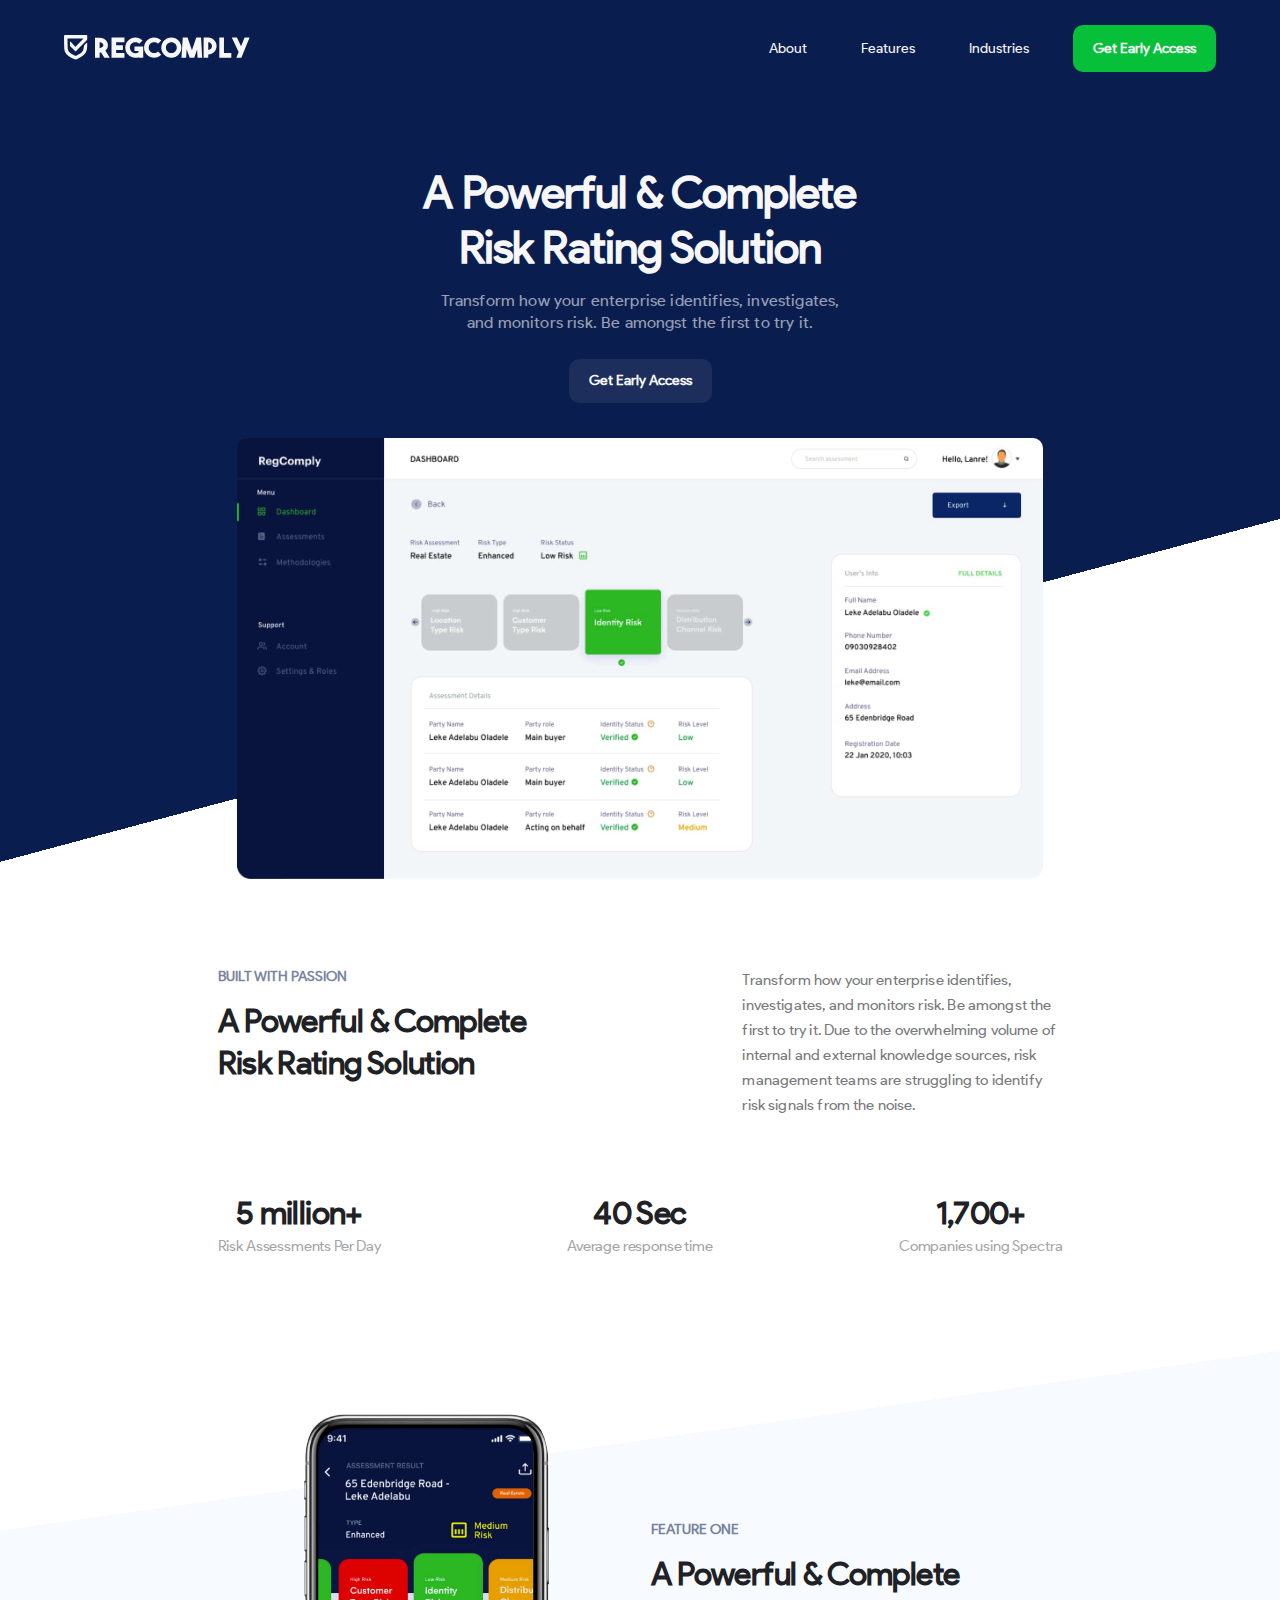
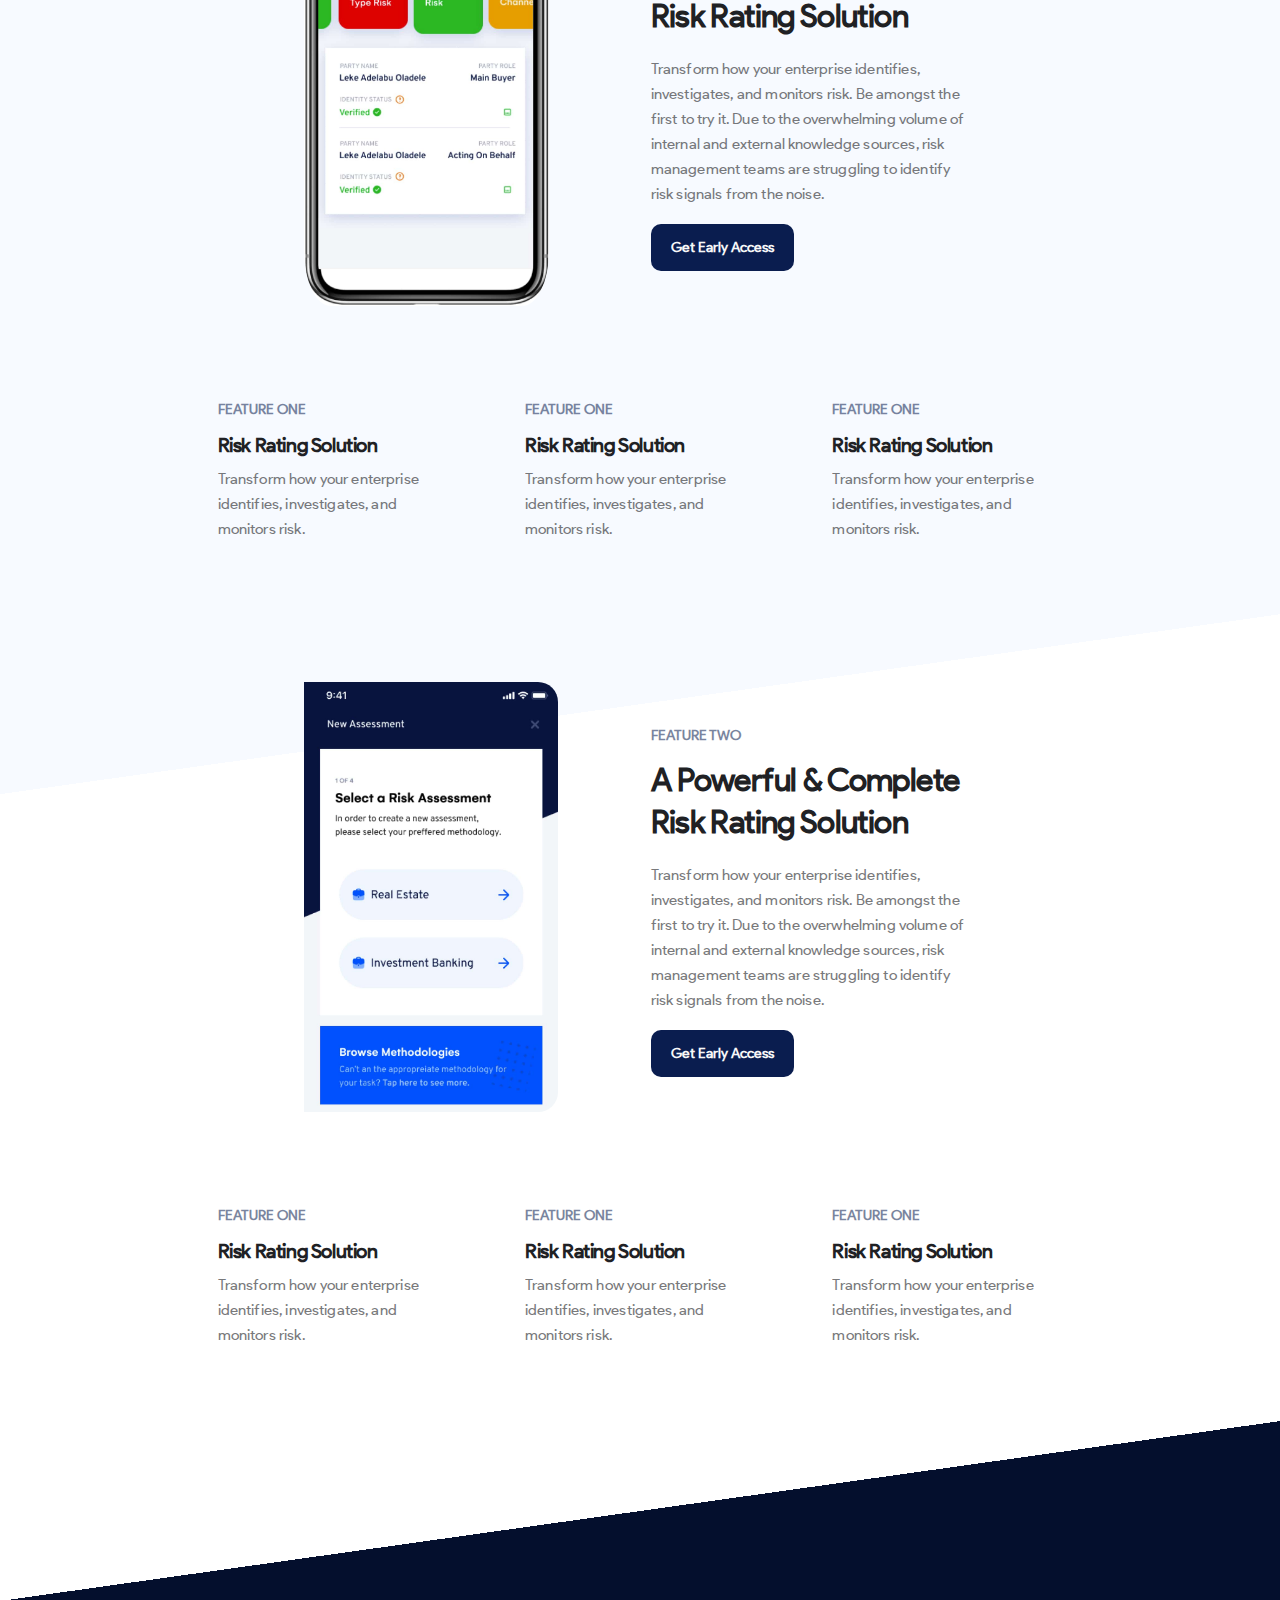
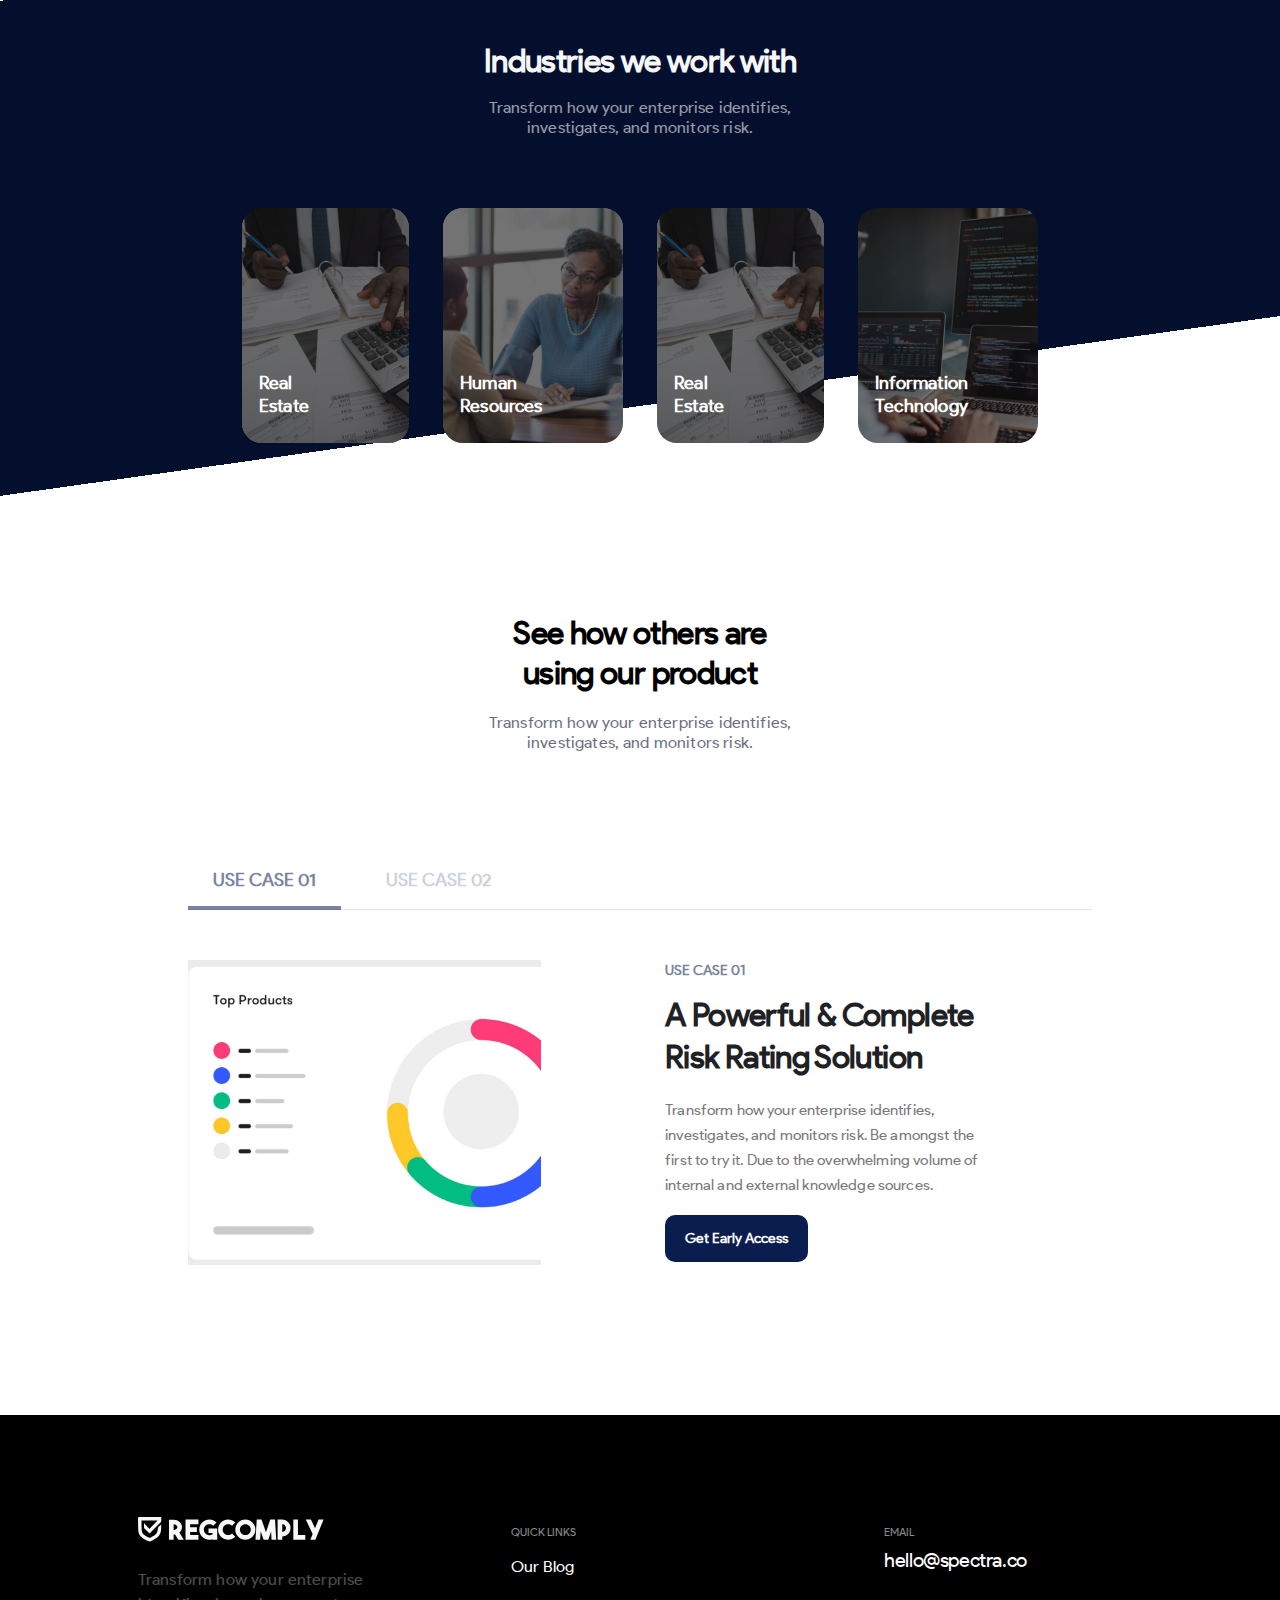
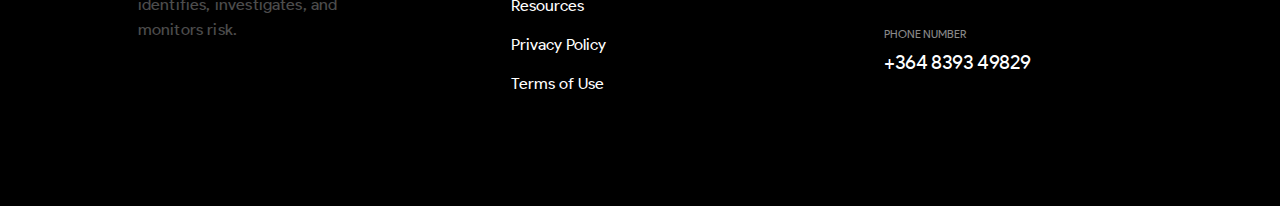
==== index.html @ bcedb09b "vanilla refactor" ====
<!DOCTYPE html>
<html lang="en">
<head>
    <meta charset="UTF-8">
    <meta http-equiv="X-UA-Compatible" content="IE=edge">
    <meta name="viewport" content="width=device-width, initial-scale=1.0">
    <link rel="shortcut icon" href="assets/images/favicon.ico" type="image/x-icon">
    <link rel="stylesheet" href="css/header.css">
    <link rel="stylesheet" href="css/index.css">
    <link rel="stylesheet" href="css/footer.css">
    <script src="script/index.js"></script>
    <title>RegComply</title>
</head>
<body>
    
    <!-- HEADER START -->

    <header>
        <img src="assets/icons/logo.svg" alt="logo" class="logo" />
        <nav>
            <a href="#" class="nav-item">About</a>
            <a href="#" class="nav-item">Features</a>
            <a href="#" class="nav-item">Industries</a>
            <a href="#" class="early-access">Get Early Access</a>
        </nav>
    </header>

    <!-- HEADER END -->



    <!-- BODY START -->

    <div class="container">
        <section class="section-1">
            <h1>A Powerful & Complete Risk Rating Solution</h1>
            <p>
                Transform how your enterprise identifies, investigates, and
                monitors risk. Be amongst the first to try it.
            </p>
            <a href="#" class="early-access">Get Early Access</a>
            <img src="assets/images/img1.jpg" />
        </section>
        <section class="section-2">
            <div class="row-1">
                <div class="row-section">
                    <h6>BUILT WITH PASSION</h6>
                    <h3>A Powerful & Complete Risk Rating Solution</h3>
                </div>
                <div class="row-section">
                    <p>
                        Transform how your enterprise identifies, investigates,
                        and monitors risk. Be amongst the first to try it. Due
                        to the overwhelming volume of internal and external
                        knowledge sources, risk management teams are struggling
                        to identify risk signals from the noise.
                    </p>
                </div>
            </div>
            <div class="row-2">
                <div class="row-section">
                    <div class="section-value">5 million+</div>
                    <div class="section-title">Risk Assessments Per Day</div>
                </div>
                <div class="row-section">
                    <div class="section-value">40 Sec</div>
                    <div class="section-title">Average response time</div>
                </div>
                <div class="row-section">
                    <div class="section-value">1,700+</div>
                    <div class="section-title">Companies using Spectra</div>
                </div>
            </div>
        </section>
        <section class="section-3">
            <div class="row-1">
                <img src="assets/images/img2.jpg" />
                <div class="row-section">
                    <h6>FEATURE ONE</h6>
                    <h3>
                        A Powerful & Complete Risk Rating Solution
                    </h3>
                    <p>
                        Transform how your enterprise identifies, investigates,
                        and monitors risk. Be amongst the first to try it. Due
                        to the overwhelming volume of internal and external
                        knowledge sources, risk management teams are struggling
                        to identify risk signals from the noise.
                    </p>
                    <a href="#" class="early-access"
                        >Get Early Access</a
                    >
                </div>
            </div>
            <div class="row-2">
                <div class="row-section">
                    <h6>FEATURE ONE</h6>
                    <h4>Risk Rating Solution</h4>
                    <p>
                        Transform how your enterprise identifies, investigates,
                        and monitors risk.
                    </p>
                </div>
                <div class="row-section">
                    <h6>FEATURE ONE</h6>
                    <h4>Risk Rating Solution</h4>
                    <p>
                        Transform how your enterprise identifies, investigates,
                        and monitors risk.
                    </p>
                </div>
                <div class="row-section">
                    <h6>FEATURE ONE</h6>
                    <h4>Risk Rating Solution</h4>
                    <p>
                        Transform how your enterprise identifies, investigates,
                        and monitors risk.
                    </p>
                </div>
            </div>
        </section>
        <section class="section-3  section-4">
            <div class="row-1">
                <img src="assets/images/img3.jpg" />
                <div class="row-section">
                    <h6>FEATURE TWO</h6>
                    <h3>
                        A Powerful & Complete Risk Rating Solution
                    </h3>
                    <p>
                        Transform how your enterprise identifies, investigates,
                        and monitors risk. Be amongst the first to try it. Due
                        to the overwhelming volume of internal and external
                        knowledge sources, risk management teams are struggling
                        to identify risk signals from the noise.
                    </p>
                    <a href="#" class="early-access"
                        >Get Early Access</a
                    >
                </div>
            </div>
            <div class="row-2">
                <div class="row-section">
                    <h6>FEATURE ONE</h6>
                    <h4>Risk Rating Solution</h4>
                    <p>
                        Transform how your enterprise identifies, investigates,
                        and monitors risk.
                    </p>
                </div>
                <div class="row-section">
                    <h6>FEATURE ONE</h6>
                    <h4>Risk Rating Solution</h4>
                    <p>
                        Transform how your enterprise identifies, investigates,
                        and monitors risk.
                    </p>
                </div>
                <div class="row-section">
                    <h6>FEATURE ONE</h6>
                    <h4>Risk Rating Solution</h4>
                    <p>
                        Transform how your enterprise identifies, investigates,
                        and monitors risk.
                    </p>
                </div>
            </div>
        </section>
        <section class="section-5">
            <h2>Industries we work with</h2>
            <p>
                Transform how your enterprise identifies, investigates, and
                monitors risk.
            </p>
            <div class="industries-row">
                <div class="industry real-estate">
                    <p>Real Estate</p>
                </div>
                <div class="industry human-resources">
                    <p>Human Resources</p>
                </div>
                <div class="industry real-estate">
                    <p>Real Estate</p>
                </div>
                <div class="industry information-technology">
                    <p>Information Technology</p>
                </div>
            </div>
        </section>
        <section class="section-6">
            <h2>See how others are using our product</h2>
            <p>
                Transform how your enterprise identifies, investigates, and
                monitors risk.
            </p>
            <div class="title-bar">
                <div
                    class="title-item title-active"
                    onclick="moveBackward()"
                >
                    USE CASE 01
                </div>
                <div
                    class="title-item"
                    onclick="moveForward()"
                >
                    USE CASE 02
                </div>
            </div>
            <carousel
                class="carousel"
            >
                <slide class="slide" id="slide-1">
                    <div class="use-case">
                        <img src="assets/images/img4.jpg" />
                        <div class="use-case-section">
                            <h6>USE CASE 01</h6>
                            <h3>
                                A Powerful & Complete Risk Rating Solution
                            </h3>
                            <p>
                                Transform how your enterprise identifies,
                                investigates, and monitors risk. Be amongst the
                                first to try it. Due to the overwhelming volume
                                of internal and external knowledge sources.
                            </p>
                            <a href="#" class="early-access"
                                >Get Early Access</a
                            >
                        </div>
                    </div>
                </slide>
                <slide class="slide">
                    <div class="use-case">
                        <img src="assets/images/img4.jpg" />
                        <div class="use-case-section">
                            <h6>USE CASE 02</h6>
                            <h3>
                                A Powerful & Complete Risk Rating Solution
                            </h3>
                            <p>
                                Transform how your enterprise identifies,
                                investigates, and monitors risk. Be amongst the
                                first to try it. Due to the overwhelming volume
                                of internal and external knowledge sources.
                            </p>
                            <a href="#" class="early-access"
                                >Get Early Access</a
                            >
                        </div>
                    </div>
                </slide>
            </carousel>
        </section>
    </div>

    <!-- BODY END -->

    
    <!-- FOOTER START -->

    <footer>
        <div class="footer-col">
            <img src="assets/icons/logo.svg" alt="logo" class="logo" />
            <p class="sub-text">
                Transform how your enterprise identifies, investigates, and
                monitors risk.
            </p>
        </div>
        <div class="footer-col">
            <p class="sub-title">
                QUICK LINKS
            </p>
            <nav>
                <a href="#" class="nav-item">Our Blog</a>
                <a href="#" class="nav-item">Resources</a>
                <a href="#" class="nav-item">Privacy Policy</a>
                <a href="#" class="nav-item">Terms of Use</a>
            </nav>
        </div>
        <div class="footer-col">
            <p class="sub-title">
                EMAIL
            </p>
            <a href="mailto:hello@spectra.co" class="contact mail"
                >hello@spectra.co</a
            >
            <p class="sub-title">
                PHONE NUMBER
            </p>
            <a href="tel:+364 8393 49829" class="contact">+364 8393 49829</a>
        </div>
    </footer>

    <!-- FOOTER END -->


</body>
</html>
---- css/header.css ----
header {
    width: 100%;
    padding: 20px 5%;
    padding-top: 35px;
    background: #0a1d4f;
    display: flex;
    justify-content: space-between;
    align-items: center;
}

header img.logo {
    height: 25px;
}

header a.nav-item {
    font-size: 14px;
    line-height: 14px;
    color: #f7f7f8;
    text-decoration: none;
    margin: 0 25px;
}

header a.early-access {
    background: #06c03a;
    border-radius: 10px;
    font-size: 14px;
    font-weight: bold;
    line-height: 14px;
    color: #f7f7f8;
    text-decoration: none;
    padding: 15px 20px;
    margin-left: 15px;
}
---- css/index.css ----
@font-face {
    font-family: "ProductSans";
    src: url("../assets/fonts/ProductSans.ttf");
}

input:-webkit-autofill, input:-webkit-autofill:hover, input:-webkit-autofill:focus, input:-webkit-autofill:active {
    -webkit-box-shadow: 0 0 0 30px white inset !important;
}

/* Chrome, Safari, Edge, Opera */

input::-webkit-outer-spin-button, input::-webkit-inner-spin-button {
    -webkit-appearance: none;
    margin: 0;
}

/* Firefox */

input[type="number"] {
    -moz-appearance: textfield;
}

*, *::before, *::after {
    font-family: ProductSans, Arial, Helvetica, sans-serif;
    -webkit-box-sizing: border-box;
    -moz-box-sizing: border-box;
    box-sizing: border-box;
    margin: 0;
    padding: 0;
    outline: none !important;
    -ms-overflow-style: none;
    scrollbar-width: none;
}

*::-webkit-scrollbar {
    display: none;
}

div.container {
    width: 100%;
}

section.section-1 {
    width: 100%;
    background: rgb(10, 29, 79);
    background: linear-gradient( 165deg, rgba(10, 29, 79, 1) 67%, rgba(255, 255, 255, 1) 67%);
    padding: 0 5%;
    padding-top: 85px;
    display: flex;
    flex-direction: column;
    align-items: center;
    padding-bottom: 25px;
}

section.section-1 h1 {
    font-size: 45px;
    line-height: 55px;
    text-align: center;
    letter-spacing: -0.02em;
    color: #f7f7f8;
    max-width: 500px;
}

section.section-1 p {
    font-size: 16px;
    line-height: 22px;
    text-align: center;
    letter-spacing: 0.01em;
    color: #f7f7f8;
    opacity: 0.6;
    max-width: 400px;
    margin-top: 15px;
}

section.section-1 a.early-access {
    background: #1d2e5d;
    border-radius: 10px;
    font-size: 14px;
    font-weight: bold;
    line-height: 14px;
    color: #f7f7f8;
    text-decoration: none;
    padding: 15px 20px;
    margin: 25px 0;
}

section.section-1 img {
    margin-top: 10px;
    width: 70%;
    border-radius: 10px;
}

section.section-2 {
    width: 100%;
    background: #fff;
    padding: 5vw 17%;
    display: flex;
    flex-direction: column;
}

section.section-2 div.row-1 {
    width: 100%;
    display: flex;
    align-items: stretch;
    justify-content: space-between;
}

section.section-2 div.row-1 div.row-section {
    width: 320px;
}

section.section-2 div.row-1 div.row-section h3 {
    font-size: 32px;
    line-height: 42px;
    letter-spacing: -0.02em;
    color: #202124;
}

section.section-2 div.row-1 div.row-section h6 {
    font-weight: bold;
    font-size: 14px;
    color: #0a1d4f;
    opacity: 0.54;
    margin-bottom: 15px;
}

section.section-2 div.row-1 div.row-section p {
    font-size: 15px;
    line-height: 25px;
    letter-spacing: 0.01em;
    color: #202124;
    opacity: 0.6;
}

section.section-2 div.row-2 {
    margin-top: 75px;
    width: 100%;
    display: flex;
    align-items: flex-start;
    justify-content: space-between;
}

section.section-2 div.row-2 div.row-section {
    display: flex;
    flex-direction: column;
    align-items: center;
}

section.section-2 div.row-2 div.row-section div.section-value {
    font-weight: 900;
    font-size: 32px;
    text-align: center;
    letter-spacing: -0.02em;
    color: #202124;
    margin-bottom: 5px;
}

section.section-2 div.row-2 div.row-section div.section-title {
    font-size: 15px;
    letter-spacing: -0.01em;
    color: #202124;
    opacity: 0.4;
}

section.section-3 {
    width: 100%;
    background: rgb(255, 255, 255);
    background: linear-gradient( 172deg, rgba(255, 255, 255, 1) 20%, rgba(247, 250, 255, 1) 20%);
    padding: 0 17%;
    padding-top: 95px;
    display: flex;
    flex-direction: column;
    align-items: center;
    padding-bottom: 25px;
}

section.section-4 {
    width: 100%;
    background: rgba(247, 50, 255, 1);
    background: linear-gradient( 172deg, rgba(247, 250, 255, 1) 20%, rgba(255, 255, 255, 1) 20%);
    padding: 0 17%;
    padding-top: 85px;
    display: flex;
    flex-direction: column;
    align-items: center;
    padding-bottom: 25px;
}

section.section-3 div.row-section h6 {
    font-weight: bold;
    font-size: 14px;
    color: #0a1d4f;
    opacity: 0.54;
    margin-bottom: 15px;
}

section.section-3 div.row-1 {
    width: 100%;
    display: flex;
    align-items: flex-end;
    justify-content: center;
}

section.section-3 div.row-1 img {
    width: 29%;
    margin-right: 6%;
    border-radius: 11%;
}

section.section-4 div.row-1 img {
    width: 30%;
    margin-right: 5%;
    border-radius: 0px 20px 20px 0px;
}

section.section-3 div.row-1 div.row-section {
    width: 325px;
    padding-bottom: 50px;
    margin-left: 6%;
}

section.section-3 div.row-1 div.row-section h3 {
    font-size: 32px;
    line-height: 42px;
    letter-spacing: -0.02em;
    color: #202124;
    margin-bottom: 20px;
}

section.section-3 div.row-1 div.row-section p {
    font-size: 15px;
    line-height: 25px;
    letter-spacing: 0.01em;
    color: #202124;
    opacity: 0.6;
    margin-bottom: 30px;
}

section.section-3 div.row-1 div.row-section a.early-access {
    background: #0a1d4f;
    border-radius: 10px;
    font-size: 14px;
    font-weight: bold;
    line-height: 14px;
    color: #f7f7f8;
    text-decoration: none;
    padding: 15px 20px;
}

section.section-3 div.row-2 {
    margin-top: 95px;
    width: 100%;
    display: flex;
    align-items: flex-start;
    justify-content: space-between;
}

section.section-3 div.row-2 div.row-section {
    width: 230px;
    display: flex;
    flex-direction: column;
    align-items: flex-start;
}

section.section-3 div.row-2 div.row-section h4 {
    font-size: 20px;
    letter-spacing: -0.02em;
    color: #202124;
    margin-bottom: 10px;
}

section.section-3 div.row-2 div.row-section p {
    font-size: 15px;
    line-height: 25px;
    letter-spacing: 0.01em;
    color: #202124;
    opacity: 0.6;
    margin-bottom: 30px;
}

section.section-5 {
    width: 100%;
    background: rgba(255, 255, 255, 1);
    background: linear-gradient( 172deg, rgba(255, 255, 255, 1) 20%, #040f2d 20%, #040f2d 70%, rgba(255, 255, 255, 1) 70%);
    padding: 0 17%;
    padding-top: 235px;
    display: flex;
    flex-direction: column;
    align-items: center;
    padding-bottom: 170px;
}

section.section-5 h2 {
    font-size: 32px;
    line-height: 45px;
    text-align: center;
    letter-spacing: -0.02em;
    color: #f7f7f8;
    margin-bottom: 15px;
}

section.section-5 p {
    font-size: 16px;
    line-height: 20px;
    text-align: center;
    letter-spacing: 0.01em;
    color: #f7f7f8;
    opacity: 0.6;
    max-width: 380px;
    margin-bottom: 70px;
}

section.section-5 div.industries-row {
    width: 100%;
    display: flex;
    padding: 0 10px;
    justify-content: center;
    align-items: center;
}

section.section-5 div.industries-row div.industry {
    width: 180px;
    max-width: 180px;
    height: 235px;
    margin: 0 17px;
    border-radius: 20px;
    background-repeat: no-repeat;
    background-size: 100% 100%;
    cursor: pointer;
}

section.section-5 div.industries-row div.industry p {
    width: 100%;
    height: 100%;
    background: rgba(23, 22, 22, 0.6);
    border-radius: 20px;
    display: flex;
    align-items: flex-end;
    padding: 25px 17px;
    padding-right: 100px;
    font-weight: bold;
    font-size: 18px;
    line-height: 23px;
    color: #ffffff;
    text-align: left;
    opacity: 1;
}

section.section-5 div.industries-row div.real-estate {
    background-image: url("../assets/images/industry1.jpg");
}

section.section-5 div.industries-row div.human-resources {
    background-image: url("../assets/images/industry2.jpg");
}

section.section-5 div.industries-row div.information-technology {
    background-image: url("../assets/images/industry3.jpg");
}

section.section-6 {
    width: 80%;
    margin: 0 auto;
    background: rgba(255, 255, 255, 1);
    padding: 0 10px;
    display: flex;
    flex-direction: column;
    align-items: center;
    padding-bottom: 150px;
}

section.section-6 h2 {
    font-size: 32px;
    line-height: 40px;
    text-align: center;
    letter-spacing: -0.02em;
    color: #000;
    margin-bottom: 20px;
    max-width: 320px;
}

section.section-6 p {
    font-size: 16px;
    line-height: 20px;
    text-align: center;
    letter-spacing: 0.01em;
    color: #040f2d;
    opacity: 0.6;
    max-width: 380px;
}

section.section-6 div.title-bar {
    margin-top: 100px;
    margin-bottom: 50px;
    width: 90%;
    border-bottom: 1px solid #e5e5e5;
    display: flex;
    align-items: center;
}

section.section-6 div.title-bar div.title-item {
    font-weight: bold;
    padding: 17px 25px;
    margin-right: 20px;
    font-size: 18px;
    line-height: 18px;
    color: #0a1d4f;
    cursor: pointer;
    border-bottom: 4px solid transparent;
    opacity: 0.2;
    position: relative;
    top: 1px;
}

section.section-6 div.title-bar div.title-active {
    border-color: #0a1d4f;
    opacity: 0.54;
}

section.section-6 .carousel .slide {
    padding-left: 5%;
}

section.section-6 .carousel, section.section-6 .carousel .slide {
    min-width: 100%;
    display: flex;
    align-items: center;
    justify-content: flex-start;
    position: relative;
    overflow: hidden;
}

section.section-6 div.use-case {
    min-width: 90%;
    display: flex;
    align-items: center;
    justify-content: flex-start;
}

section.section-6 div.use-case img {
    width: 37%;
    margin-right: 13%;
}

section.section-6 div.use-case div.use-case-section {
    width: 330px;
    padding-bottom: 15px;
}

section.section-6 div.use-case div.use-case-section h3 {
    font-size: 32px;
    line-height: 42px;
    letter-spacing: -0.02em;
    color: #202124;
    margin-bottom: 20px;
}

section.section-6 div.use-case div.use-case-section h6 {
    font-weight: bold;
    font-size: 14px;
    color: #0a1d4f;
    opacity: 0.54;
    margin-bottom: 15px;
}

section.section-6 div.use-case div.use-case-section p {
    font-size: 15px;
    line-height: 25px;
    letter-spacing: 0.01em;
    color: #202124;
    opacity: 0.6;
    margin-bottom: 30px;
    text-align: left;
}

section.section-6 div.use-case div.use-case-section a.early-access {
    background: #0a1d4f;
    border-radius: 10px;
    font-size: 14px;
    font-weight: bold;
    line-height: 14px;
    color: #f7f7f8;
    text-decoration: none;
    padding: 15px 20px;
}

@keyframes move-forward {
    0% {
        margin-left: 0%;
    }
    100% {
        margin-left: -100%;
    }
}

@keyframes move-backward {
    0% {
        margin-left: -100%;
    }
    100% {
        margin-left: 0%;
    }
}
---- css/footer.css ----
footer {
    width: 100%;
    background: #000;
    padding: 8vw 5%;
    display: flex;
    align-items: flex-start;
    justify-content: center;
}

footer div.footer-col {
    display: flex;
    flex-direction: column;
    align-items: flex-start;
    width: 258px;
    margin: 0 5%;
}

footer div.footer-col img.logo {
    height: 25px;
}

footer div.footer-col p.sub-text {
    margin-top: 25px;
    font-size: 16px;
    line-height: 25px;
    letter-spacing: 0.01em;
    color: #ffffff;
    opacity: 0.3;
}

footer div.footer-col p.sub-title {
    font-size: 11px;
    line-height: 30px;
    color: #ffffff;
    opacity: 0.54;
}

footer div.footer-col nav {
    display: flex;
    flex-direction: column;
    align-items: flex-start;
}

footer div.footer-col nav a.nav-item {
    font-size: 16px;
    margin: 10px 0;
    width: 100%;
    color: #ffffff;
    text-decoration: none;
}

footer div.footer-col a.contact {
    font-size: 20px;
    line-height: 27px;
    letter-spacing: -0.02em;
    color: #ffffff;
    text-decoration: none;
}

footer div.footer-col a.mail {
    margin-bottom: 45px;
}
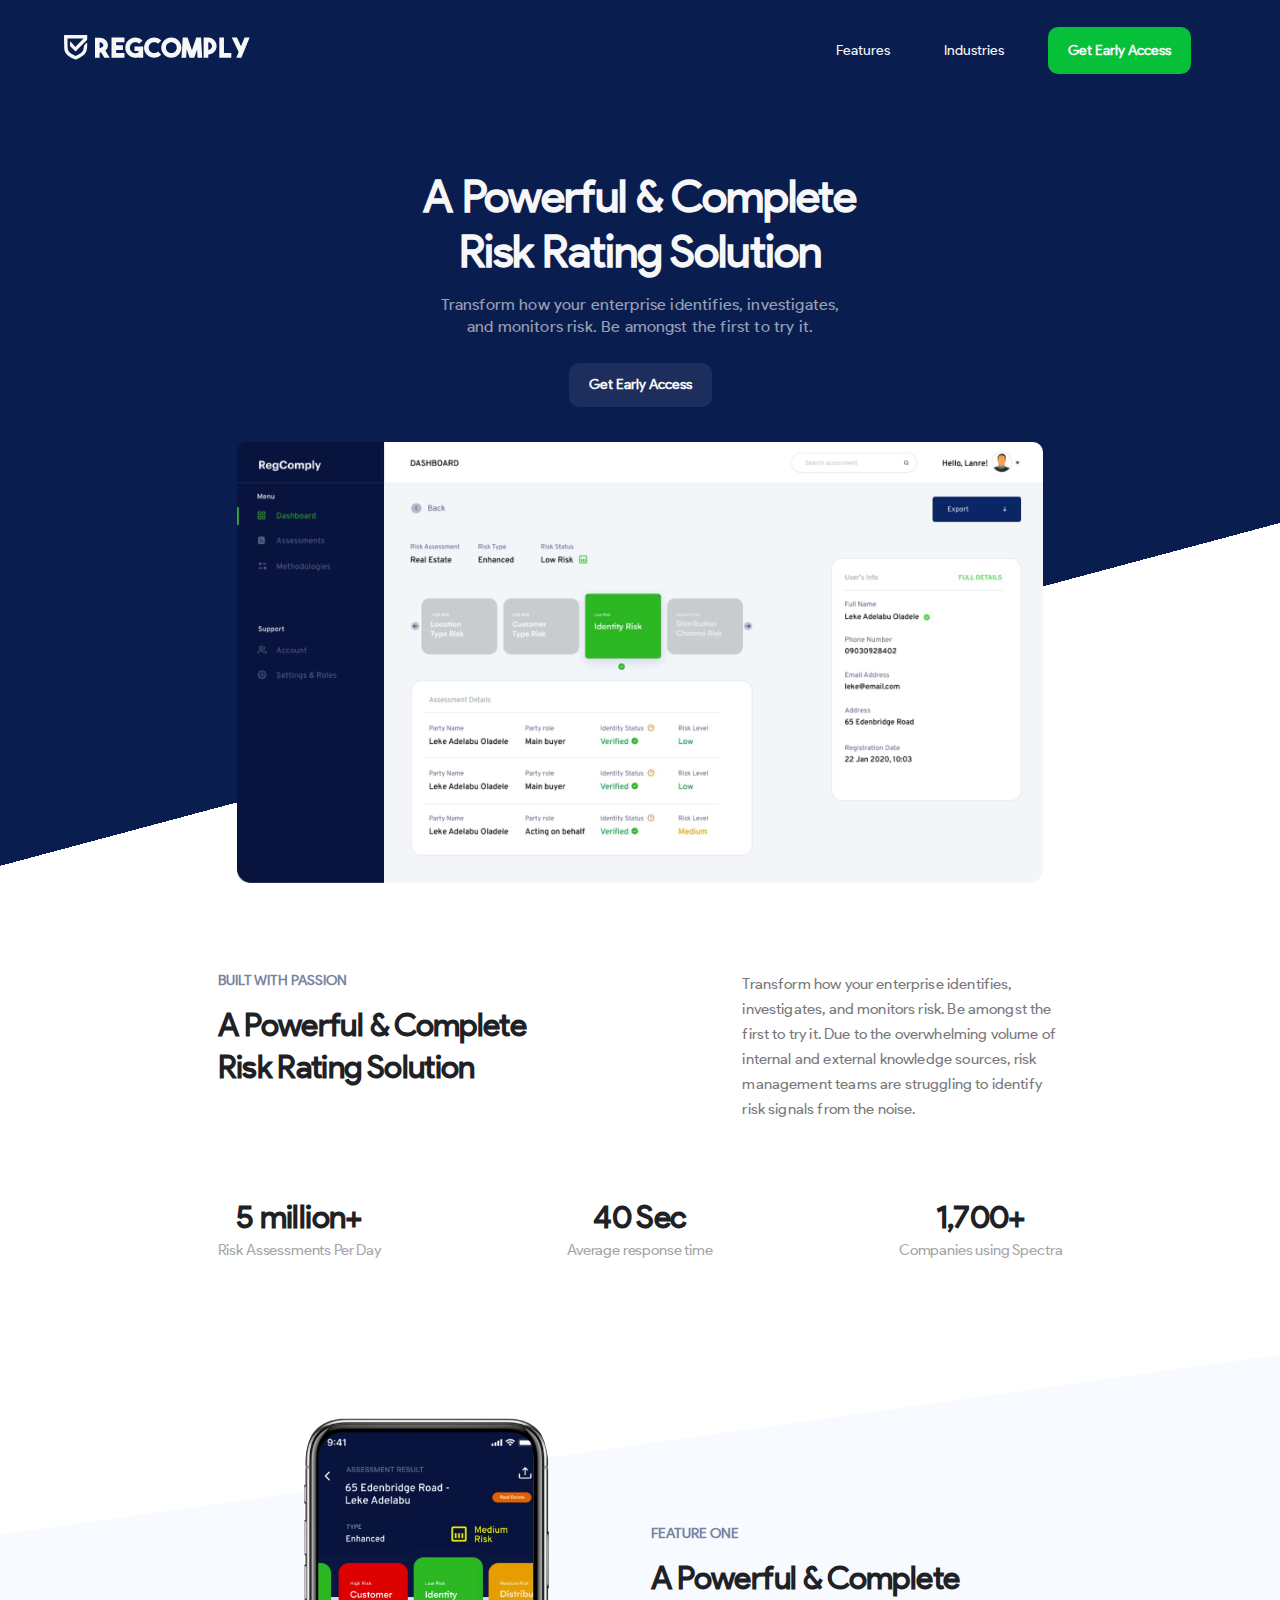
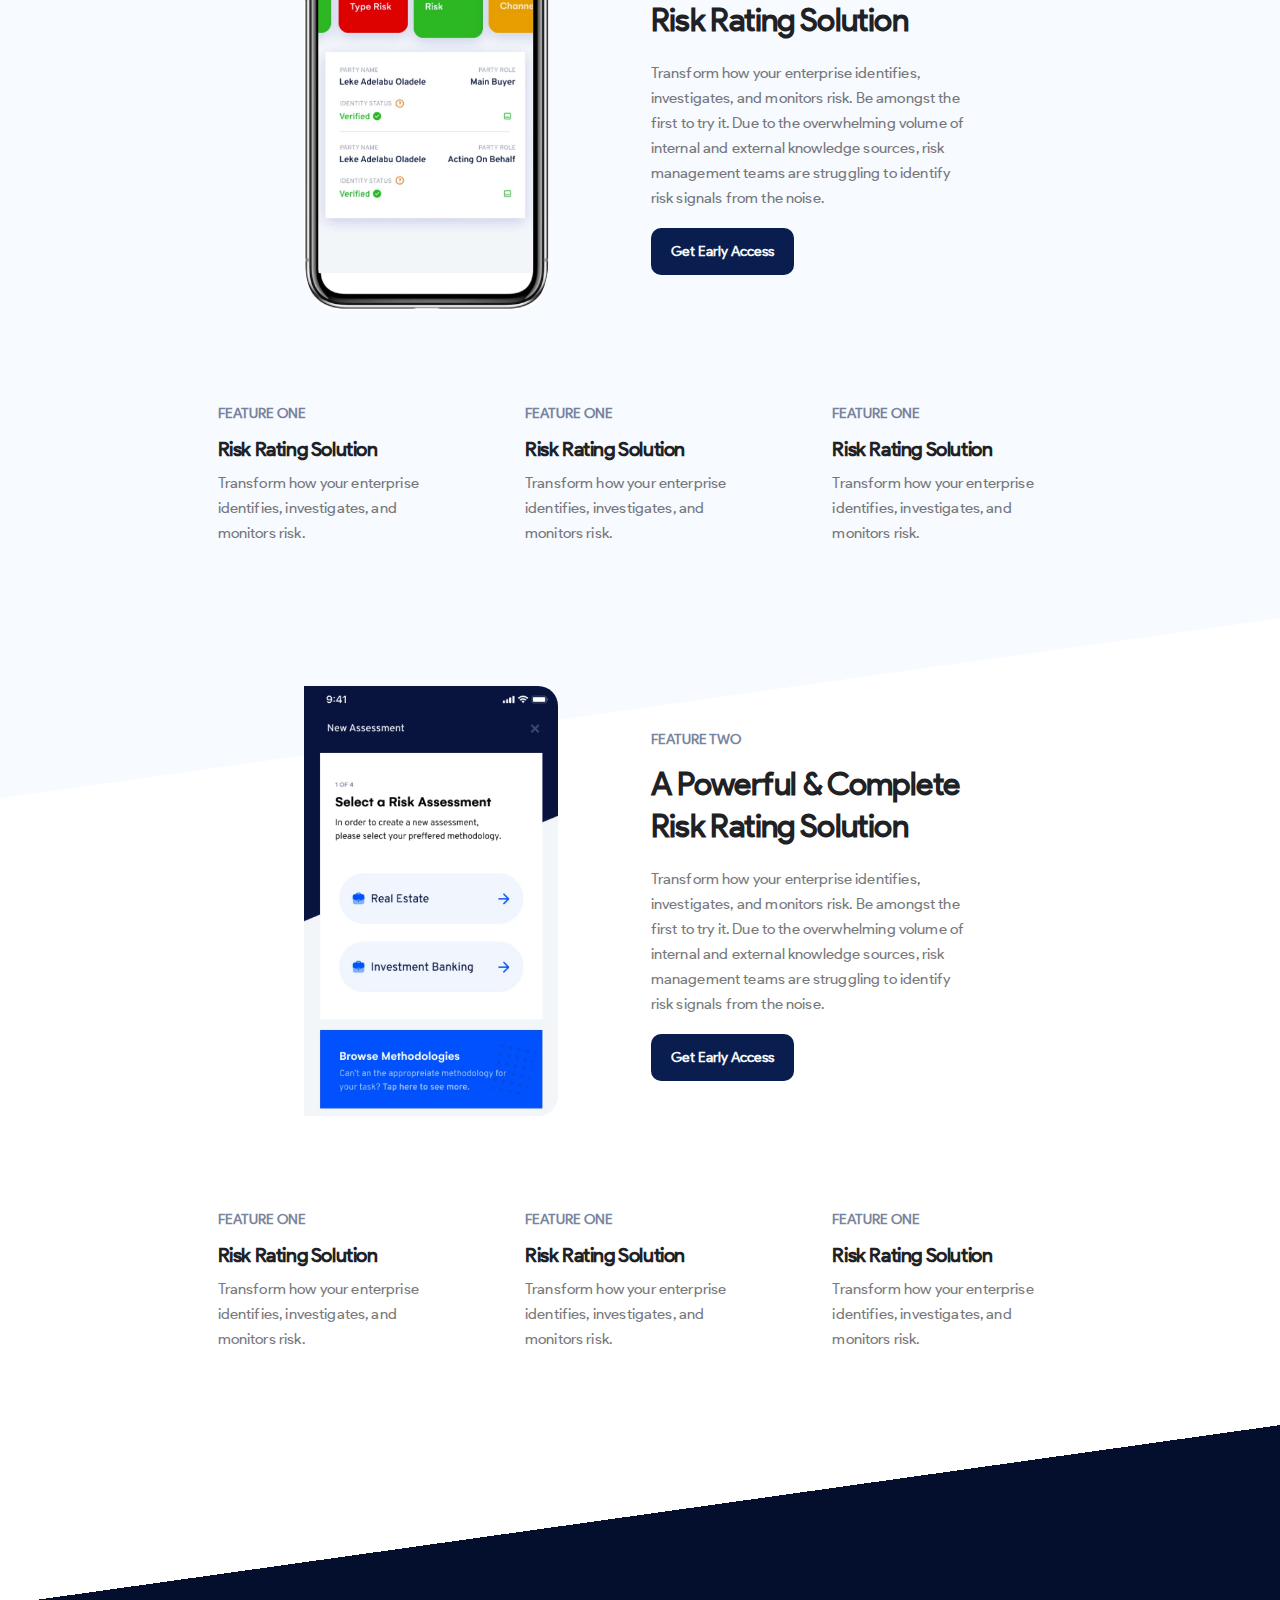
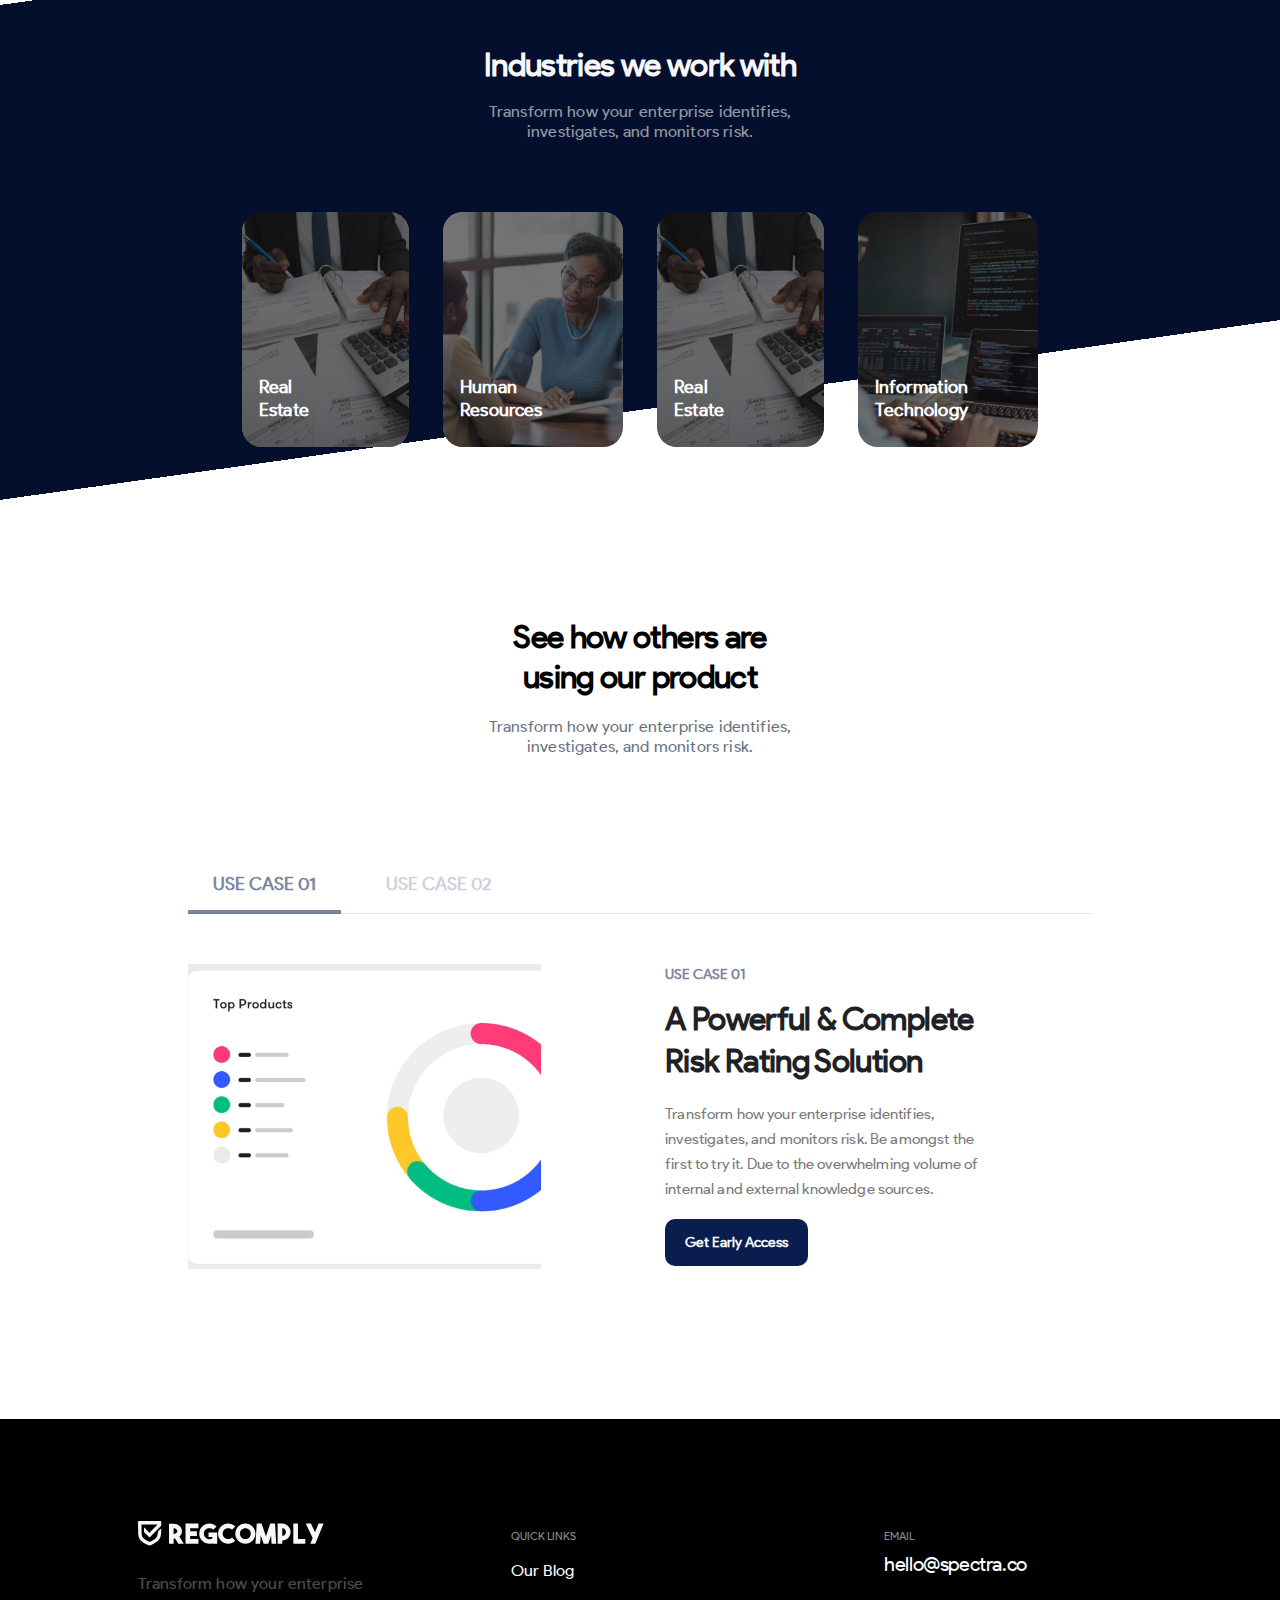
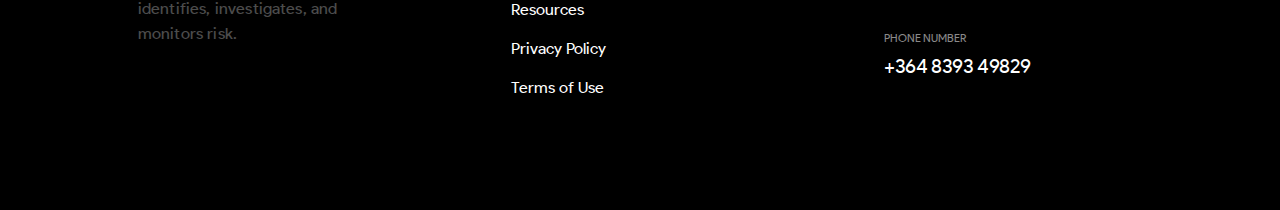
==== commit f9a4e7fe: "add modal funtionality" ====
--- a/index.html
+++ b/index.html
@@ -1,5 +1,6 @@
 <!DOCTYPE html>
 <html lang="en">
+
 <head>
     <meta charset="UTF-8">
     <meta http-equiv="X-UA-Compatible" content="IE=edge">
@@ -8,25 +9,49 @@
     <link rel="stylesheet" href="css/header.css">
     <link rel="stylesheet" href="css/index.css">
     <link rel="stylesheet" href="css/footer.css">
+    <link rel="stylesheet" href="css/modal.css">
     <script src="script/index.js"></script>
     <title>RegComply</title>
 </head>
+
 <body>
-    
+
     <!-- HEADER START -->
 
-    <header>
-        <img src="assets/icons/logo.svg" alt="logo" class="logo" />
+    <header id="navbar" class="navbar">
+        <a href="#">
+        <img src="assets/icons/logo.svg" alt="logo" class="logo" /></a>
         <nav>
-            <a href="#" class="nav-item">About</a>
-            <a href="#" class="nav-item">Features</a>
-            <a href="#" class="nav-item">Industries</a>
-            <a href="#" class="early-access">Get Early Access</a>
+            <a href="#features" class="nav-item">Features</a>
+            <a href="#industries" class="nav-item">Industries</a>
+            <a href="#" class="early-access nav-item">Get Early Access</a>
+            <a href="javascript:void(0);" class="icon" onclick="myFunction()">
+                <img src="assets/icons/menu.svg" class="menu-icon" alt="" srcset="">
+              </a>
         </nav>
     </header>
 
     <!-- HEADER END -->
 
+    <!-- MODAL START -->
+
+    <div id="Modal" class="modal">
+        <!-- Modal content -->
+        <div class="modal-content">
+            <span class="close-btn">&times;</span>
+            <h3 class="modal-title">Join our list</h3>
+            <p class="modal-description">Sign up here to get the lastest news and updates.</p>
+            <div class="modal-inputs">
+                <input type="text" name="name" placeholder="Enter your name" size="40" required>
+                <input type="email" name="email" placeholder="Enter your email" required>
+            </div>
+            <form action="">
+                <button type="submit" class="modal-submit">SIGN UP</button>
+            </form>
+        </div>
+    </div>
+
+    <!-- MODAL END -->
 
 
     <!-- BODY START -->
@@ -72,7 +97,7 @@
                 </div>
             </div>
         </section>
-        <section class="section-3">
+        <section class="section-3" id="features">
             <div class="row-1">
                 <img src="assets/images/img2.jpg" />
                 <div class="row-section">
@@ -87,9 +112,7 @@
                         knowledge sources, risk management teams are struggling
                         to identify risk signals from the noise.
                     </p>
-                    <a href="#" class="early-access"
-                        >Get Early Access</a
-                    >
+                    <a href="#features" class="early-access">Get Early Access</a>
                 </div>
             </div>
             <div class="row-2">
@@ -134,9 +157,7 @@
                         knowledge sources, risk management teams are struggling
                         to identify risk signals from the noise.
                     </p>
-                    <a href="#" class="early-access"
-                        >Get Early Access</a
-                    >
+                    <a href="#features" class="early-access">Get Early Access</a>
                 </div>
             </div>
             <div class="row-2">
@@ -166,7 +187,7 @@
                 </div>
             </div>
         </section>
-        <section class="section-5">
+        <section class="section-5" id="industries">
             <h2>Industries we work with</h2>
             <p>
                 Transform how your enterprise identifies, investigates, and
@@ -194,22 +215,14 @@
                 monitors risk.
             </p>
             <div class="title-bar">
-                <div
-                    class="title-item title-active"
-                    onclick="moveBackward()"
-                >
+                <div class="title-item title-active" onclick="moveBackward()">
                     USE CASE 01
                 </div>
-                <div
-                    class="title-item"
-                    onclick="moveForward()"
-                >
+                <div class="title-item" onclick="moveForward()">
                     USE CASE 02
                 </div>
             </div>
-            <carousel
-                class="carousel"
-            >
+            <carousel class="carousel">
                 <slide class="slide" id="slide-1">
                     <div class="use-case">
                         <img src="assets/images/img4.jpg" />
@@ -224,9 +237,7 @@
                                 first to try it. Due to the overwhelming volume
                                 of internal and external knowledge sources.
                             </p>
-                            <a href="#" class="early-access"
-                                >Get Early Access</a
-                            >
+                            <a href="#industries" class="early-access">Get Early Access</a>
                         </div>
                     </div>
                 </slide>
@@ -244,9 +255,7 @@
                                 first to try it. Due to the overwhelming volume
                                 of internal and external knowledge sources.
                             </p>
-                            <a href="#" class="early-access"
-                                >Get Early Access</a
-                            >
+                            <a href="#industries" class="early-access">Get Early Access</a>
                         </div>
                     </div>
                 </slide>
@@ -256,7 +265,7 @@
 
     <!-- BODY END -->
 
-    
+
     <!-- FOOTER START -->
 
     <footer>
@@ -282,9 +291,7 @@
             <p class="sub-title">
                 EMAIL
             </p>
-            <a href="mailto:hello@spectra.co" class="contact mail"
-                >hello@spectra.co</a
-            >
+            <a href="mailto:hello@spectra.co" class="contact mail">hello@spectra.co</a>
             <p class="sub-title">
                 PHONE NUMBER
             </p>
@@ -292,8 +299,20 @@
         </div>
     </footer>
 
+    <script>
+        function myFunction() {
+          var x = document.getElementById("navbar");
+          if (x.className === "navbar") {
+            x.className += " responsive";
+          } else {
+            x.className = "navbar";
+          }
+        }
+        </script>
+
     <!-- FOOTER END -->
-
-
+    <script src="script/header.js"></script>
+    <script src="script/modal.js"></script>
 </body>
+
 </html>--- a/css/header.css
+++ b/css/header.css
@@ -6,13 +6,15 @@
     display: flex;
     justify-content: space-between;
     align-items: center;
+    overflow: hidden;
+    z-index: 1;
 }
 
 header img.logo {
     height: 25px;
 }
 
-header a.nav-item {
+header a.nav-item{
     font-size: 14px;
     line-height: 14px;
     color: #f7f7f8;
@@ -30,4 +32,40 @@
     text-decoration: none;
     padding: 15px 20px;
     margin-left: 15px;
+}
+
+.sticky {
+    position: fixed;
+    top: 0;
+    width: 100%;
+}
+
+.menu-icon {
+    display: none;
+}
+
+@media screen and (max-width: 799px) {
+    .nav-item {
+        display: none;
+    }
+    .navbar .menu-icon {
+        float: right;
+        display: block;
+    }
+}
+
+@media screen and (max-width: 799px) {
+
+    /* .navbar.responsive {position: relative;} */
+    /* .navbar.responsive .menu-icon {
+        position: absolute;
+        right: 25px;
+        top: 25px;
+    } */
+    
+    /* header a.nav-item {
+        float: none;
+        display: flex;
+        flex-direction: column;
+    } */
 }--- a/css/index.css
+++ b/css/index.css
@@ -1,3 +1,6 @@
+html{
+    scroll-behavior: smooth;
+}
 @font-face {
     font-family: "ProductSans";
     src: url("../assets/fonts/ProductSans.ttf");
@@ -13,6 +16,7 @@
     -webkit-appearance: none;
     margin: 0;
 }
+
 
 /* Firefox */
 
@@ -500,4 +504,4 @@
     100% {
         margin-left: 0%;
     }
-}+}
--- a/css/modal.css
+++ b/css/modal.css
@@ -0,0 +1,74 @@
+.modal {
+  display: none; 
+  position: fixed;
+  z-index: 1;
+  left: 0;
+  top: 0;
+  width: 100%;
+  height: 100%;
+  overflow: auto;
+  background-color: rgb(0, 0, 0);/* Fallback color */
+  background-color: rgba(0, 0, 0, 0.4);/* Black w/ opacity */
+}
+
+.modal-content {
+  background-color: #fefefe;
+  margin: 15% auto;
+  padding: 50px;
+  border: 10px solid whitesmoke;
+  width: 40%;
+}
+
+.close-btn {
+  color: #aaa;
+  float: right;
+  font-size: 35px;
+  font-weight: bold;
+  cursor: pointer;
+}
+
+.modal-title {
+  margin-bottom: 20px;
+  font-size: 35px;
+}
+
+.modal-description {
+  padding-bottom: 10px;
+  width: 70%;
+}
+
+.modal-inputs {
+  display: flex;
+  display: inline-grid;
+}
+
+.modal-inputs input {
+  border: 0;
+  border-bottom: 2px solid lightgrey;
+  margin: 20px 0 30px 0;
+}
+
+.modal-inputs input::placeholder {
+  font-size: 18px;
+  color: gray;
+}
+
+.modal-description {
+  font-weight: 500;
+  font-size: 20px;
+}
+
+.modal-submit {
+  padding: 10px;
+  background-color: white;
+  border-radius: 10px;
+  font-size: 18px;
+  width: 50%;
+  font-weight: bold;
+  cursor: pointer;
+}
+
+.modal-submit:hover {
+  background-color: #0A1D4F;
+  color: white;
+}
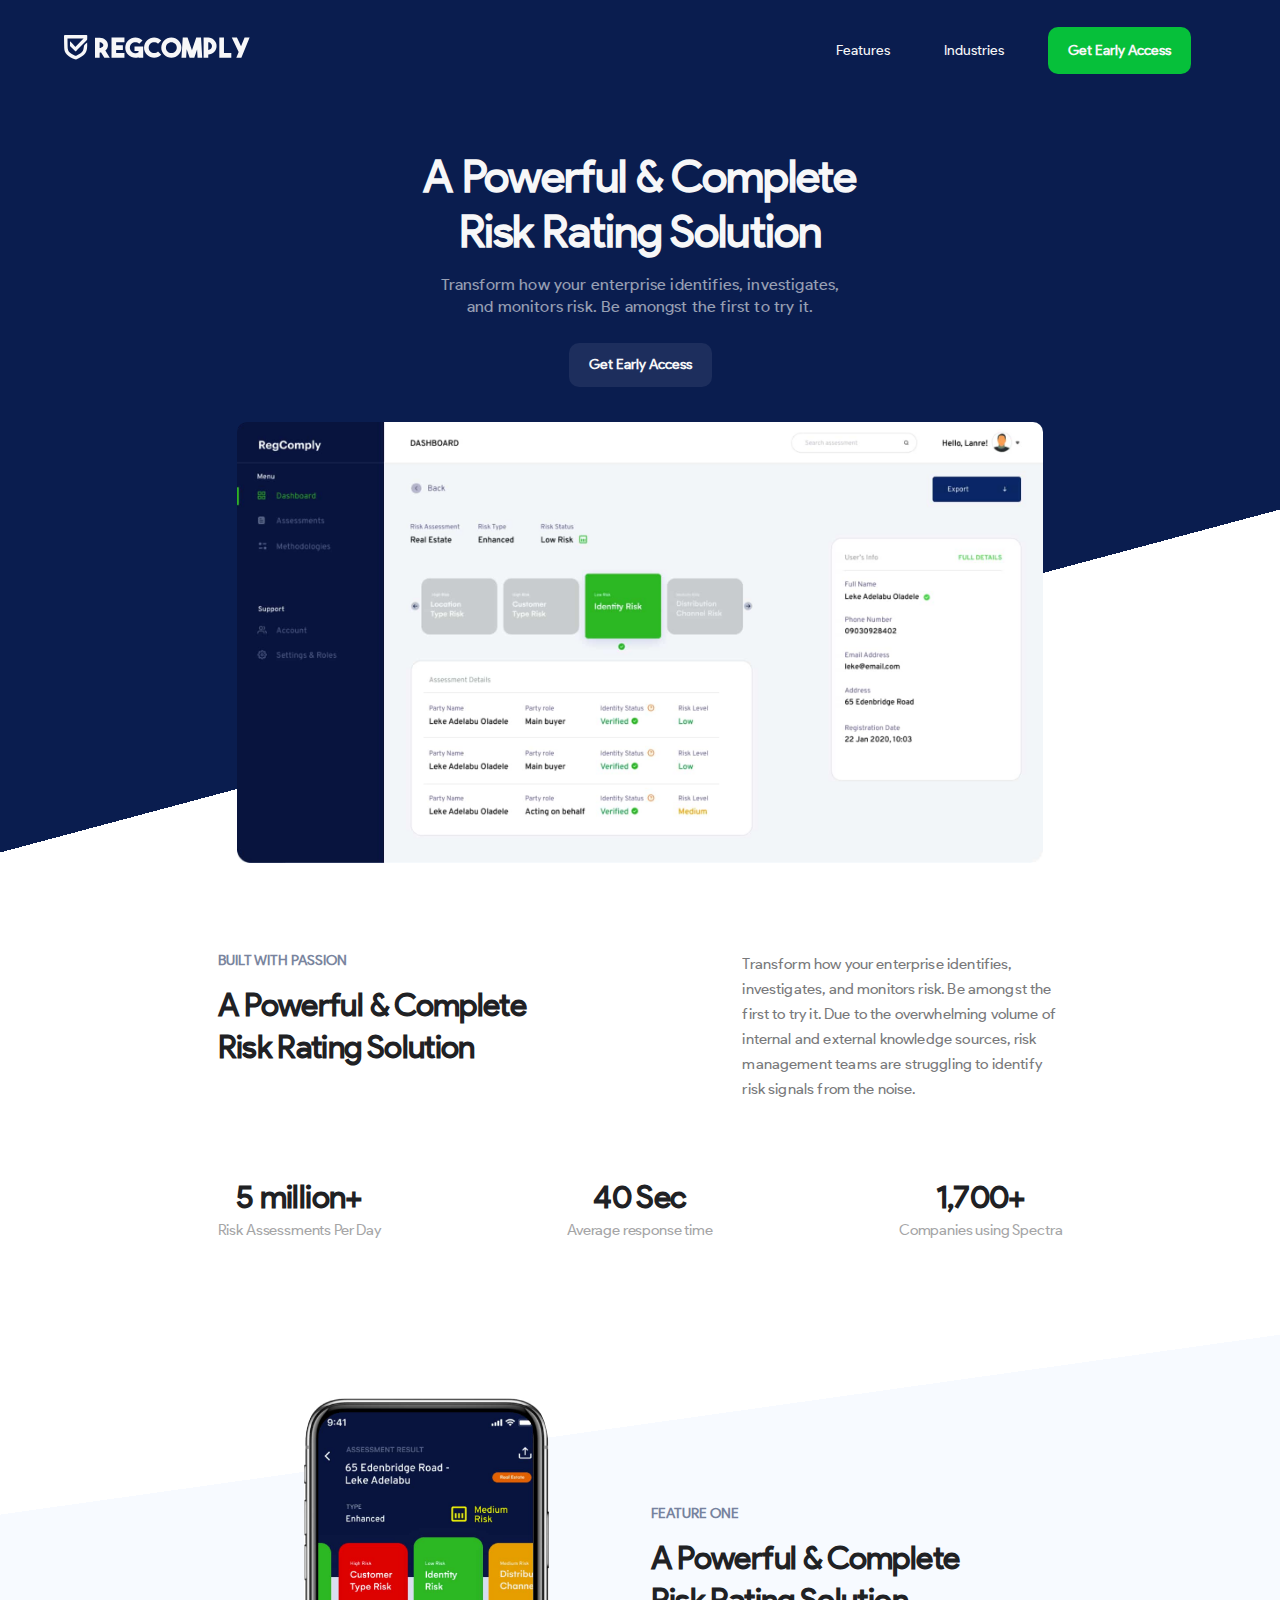
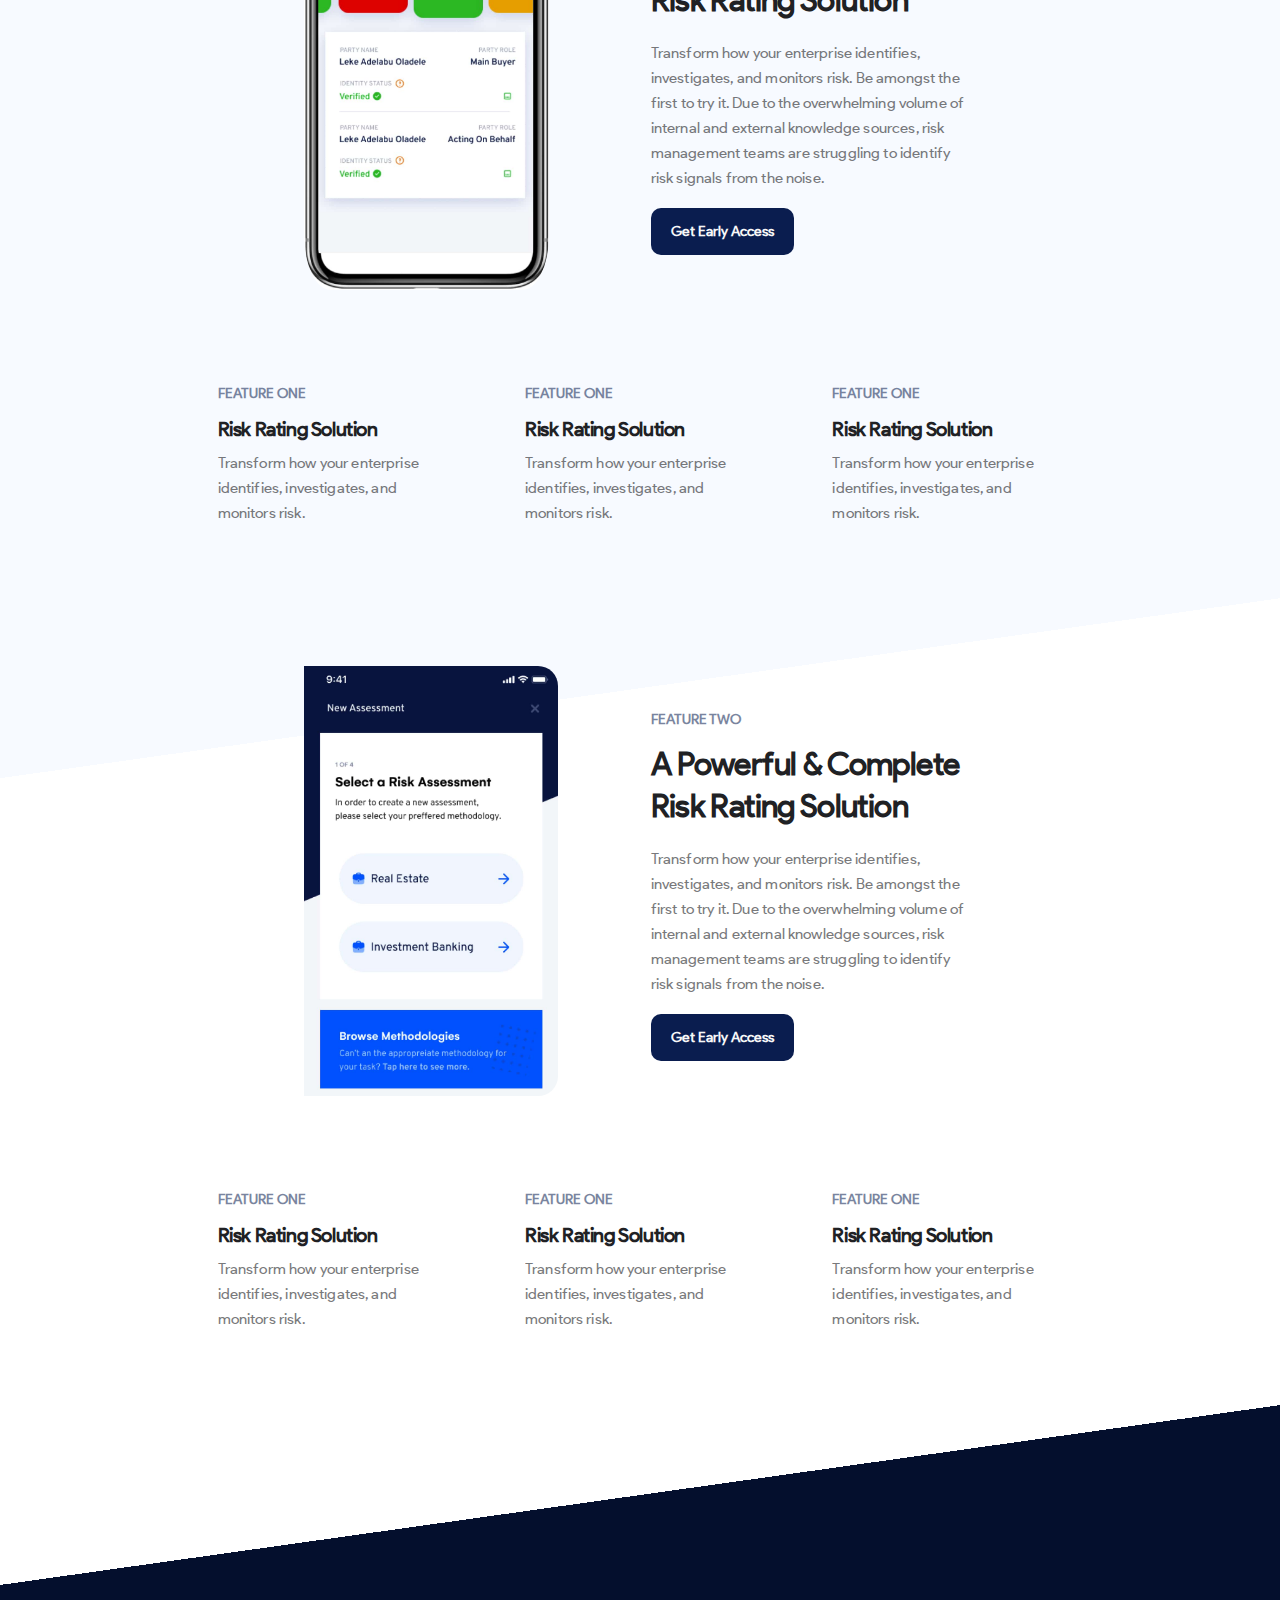
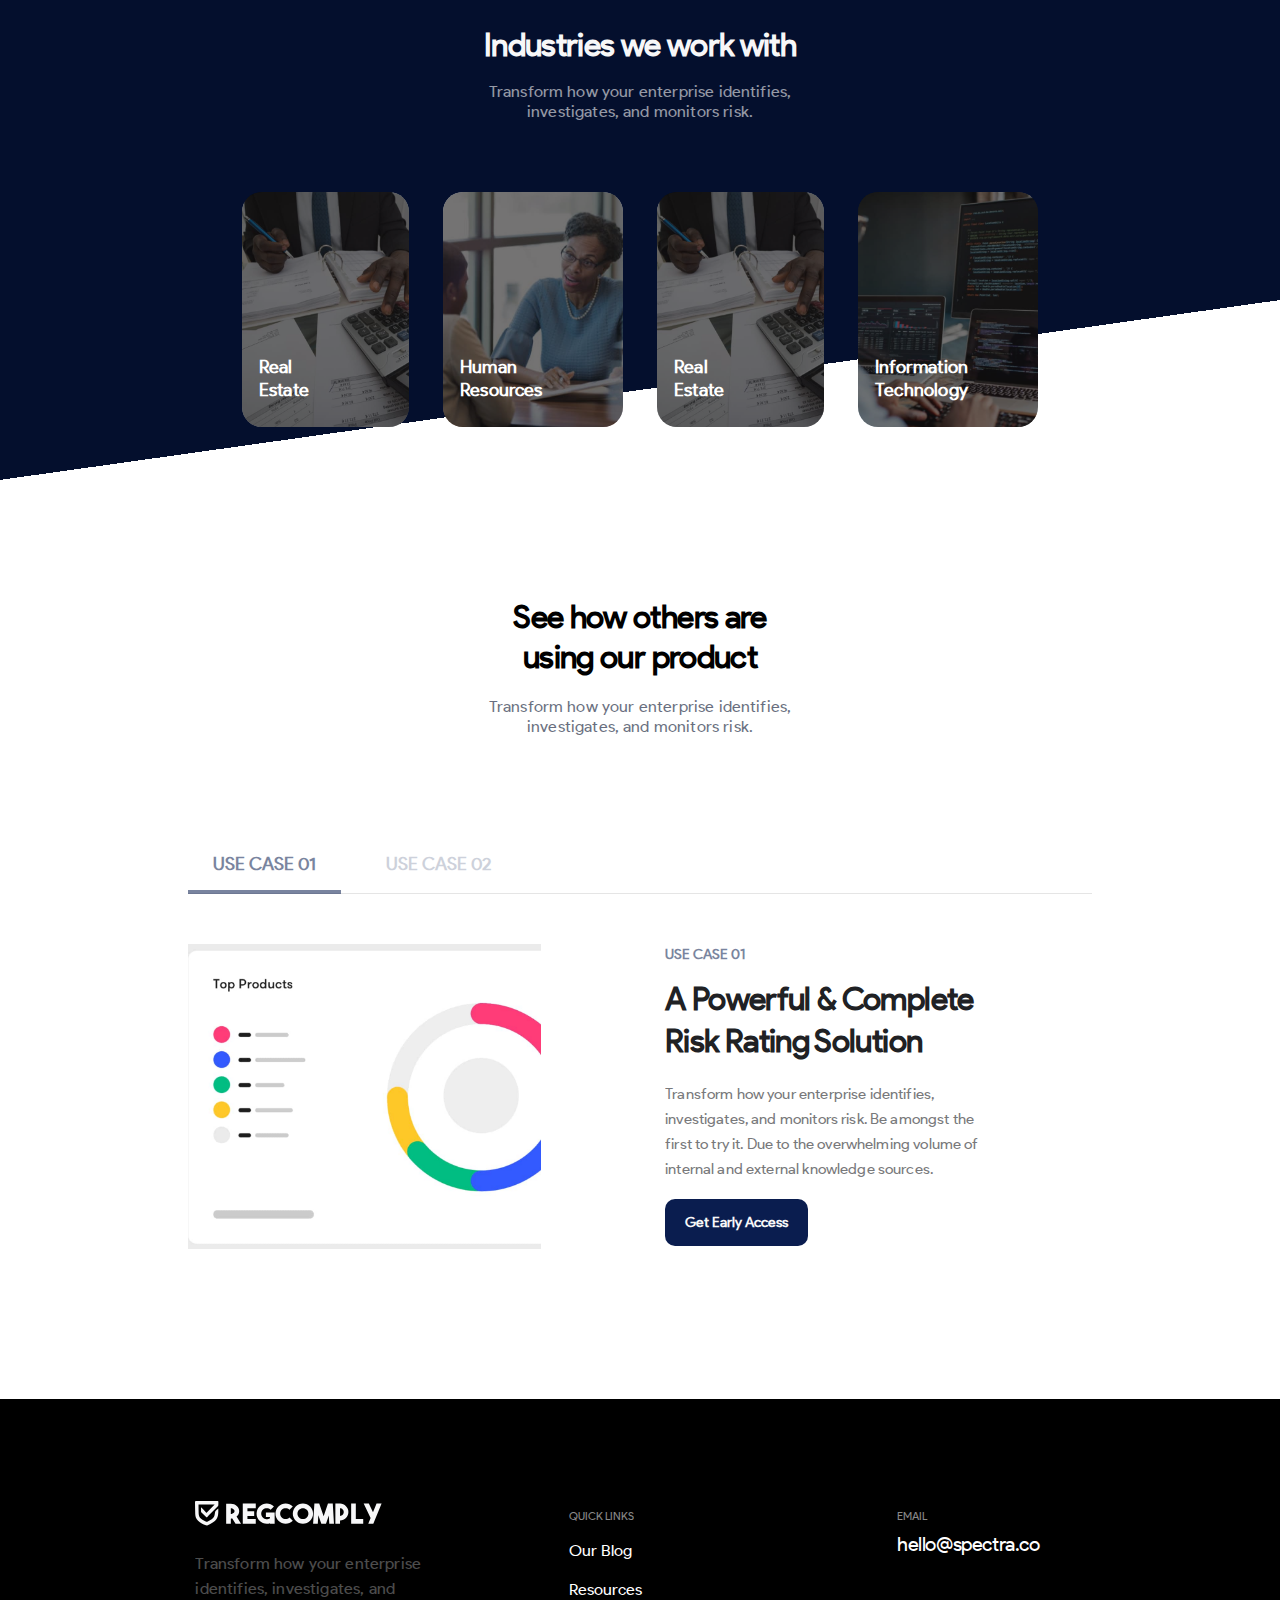
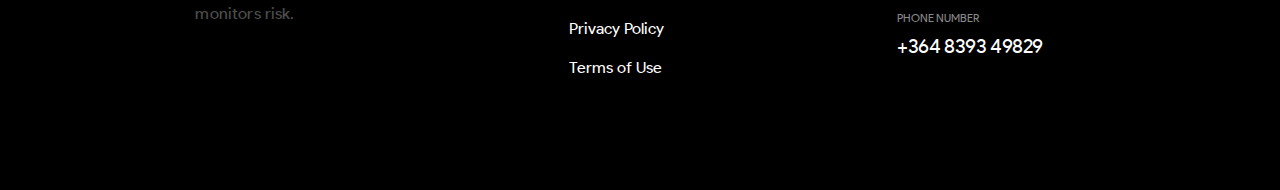
==== commit 069136f3: "update vanilla refactor" ====
--- a/index.html
+++ b/index.html
@@ -20,14 +20,14 @@
 
     <header id="navbar" class="navbar">
         <a href="#">
-        <img src="assets/icons/logo.svg" alt="logo" class="logo" /></a>
+            <img src="assets/icons/logo.svg" alt="logo" class="logo" /></a>
         <nav>
             <a href="#features" class="nav-item">Features</a>
             <a href="#industries" class="nav-item">Industries</a>
             <a href="#" class="early-access nav-item">Get Early Access</a>
-            <a href="javascript:void(0);" class="icon" onclick="myFunction()">
+            <a href="javascript:void(0);" class="icon" onclick="">
                 <img src="assets/icons/menu.svg" class="menu-icon" alt="" srcset="">
-              </a>
+            </a>
         </nav>
     </header>
 
@@ -287,29 +287,19 @@
                 <a href="#" class="nav-item">Terms of Use</a>
             </nav>
         </div>
-        <div class="footer-col">
-            <p class="sub-title">
-                EMAIL
-            </p>
-            <a href="mailto:hello@spectra.co" class="contact mail">hello@spectra.co</a>
-            <p class="sub-title">
-                PHONE NUMBER
-            </p>
-            <a href="tel:+364 8393 49829" class="contact">+364 8393 49829</a>
+        <div class="footer-contacts">
+            <div class="footer-col">
+                <p class="sub-title">
+                    EMAIL
+                </p>
+                <a href="mailto:hello@spectra.co" class="contact mail">hello@spectra.co</a>
+                <p class="sub-title">
+                    PHONE NUMBER
+                </p>
+                <a href="tel:+364 8393 49829" class="contact">+364 8393 49829</a>
+            </div>
         </div>
     </footer>
-
-    <script>
-        function myFunction() {
-          var x = document.getElementById("navbar");
-          if (x.className === "navbar") {
-            x.className += " responsive";
-          } else {
-            x.className = "navbar";
-          }
-        }
-        </script>
-
     <!-- FOOTER END -->
     <script src="script/header.js"></script>
     <script src="script/modal.js"></script>
--- a/css/header.css
+++ b/css/header.css
@@ -34,18 +34,12 @@
     margin-left: 15px;
 }
 
-.sticky {
-    position: fixed;
-    top: 0;
-    width: 100%;
-}
-
 .menu-icon {
     display: none;
 }
 
 @media screen and (max-width: 799px) {
-    .nav-item {
+    header a.nav-item {
         display: none;
     }
     .navbar .menu-icon {
@@ -53,19 +47,3 @@
         display: block;
     }
 }
-
-@media screen and (max-width: 799px) {
-
-    /* .navbar.responsive {position: relative;} */
-    /* .navbar.responsive .menu-icon {
-        position: absolute;
-        right: 25px;
-        top: 25px;
-    } */
-    
-    /* header a.nav-item {
-        float: none;
-        display: flex;
-        flex-direction: column;
-    } */
-}--- a/css/index.css
+++ b/css/index.css
@@ -1,18 +1,24 @@
-html{
+html {
     scroll-behavior: smooth;
-}
+    overflow-x: hidden;
+}
+
 @font-face {
     font-family: "ProductSans";
     src: url("../assets/fonts/ProductSans.ttf");
 }
 
-input:-webkit-autofill, input:-webkit-autofill:hover, input:-webkit-autofill:focus, input:-webkit-autofill:active {
+input:-webkit-autofill,
+input:-webkit-autofill:hover,
+input:-webkit-autofill:focus,
+input:-webkit-autofill:active {
     -webkit-box-shadow: 0 0 0 30px white inset !important;
 }
 
 /* Chrome, Safari, Edge, Opera */
 
-input::-webkit-outer-spin-button, input::-webkit-inner-spin-button {
+input::-webkit-outer-spin-button,
+input::-webkit-inner-spin-button {
     -webkit-appearance: none;
     margin: 0;
 }
@@ -24,7 +30,9 @@
     -moz-appearance: textfield;
 }
 
-*, *::before, *::after {
+*,
+*::before,
+*::after {
     font-family: ProductSans, Arial, Helvetica, sans-serif;
     -webkit-box-sizing: border-box;
     -moz-box-sizing: border-box;
@@ -47,9 +55,9 @@
 section.section-1 {
     width: 100%;
     background: rgb(10, 29, 79);
-    background: linear-gradient( 165deg, rgba(10, 29, 79, 1) 67%, rgba(255, 255, 255, 1) 67%);
+    background: linear-gradient(165deg, rgba(10, 29, 79, 1) 67%, rgba(255, 255, 255, 1) 67%);
     padding: 0 5%;
-    padding-top: 85px;
+    padding-top: 65px;
     display: flex;
     flex-direction: column;
     align-items: center;
@@ -140,6 +148,7 @@
     margin-top: 75px;
     width: 100%;
     display: flex;
+    flex-direction: row;
     align-items: flex-start;
     justify-content: space-between;
 }
@@ -169,7 +178,7 @@
 section.section-3 {
     width: 100%;
     background: rgb(255, 255, 255);
-    background: linear-gradient( 172deg, rgba(255, 255, 255, 1) 20%, rgba(247, 250, 255, 1) 20%);
+    background: linear-gradient(172deg, rgba(255, 255, 255, 1) 20%, rgba(247, 250, 255, 1) 20%);
     padding: 0 17%;
     padding-top: 95px;
     display: flex;
@@ -181,7 +190,7 @@
 section.section-4 {
     width: 100%;
     background: rgba(247, 50, 255, 1);
-    background: linear-gradient( 172deg, rgba(247, 250, 255, 1) 20%, rgba(255, 255, 255, 1) 20%);
+    background: linear-gradient(172deg, rgba(247, 250, 255, 1) 20%, rgba(255, 255, 255, 1) 20%);
     padding: 0 17%;
     padding-top: 85px;
     display: flex;
@@ -285,7 +294,7 @@
 section.section-5 {
     width: 100%;
     background: rgba(255, 255, 255, 1);
-    background: linear-gradient( 172deg, rgba(255, 255, 255, 1) 20%, #040f2d 20%, #040f2d 70%, rgba(255, 255, 255, 1) 70%);
+    background: linear-gradient(172deg, rgba(255, 255, 255, 1) 20%, #040f2d 20%, #040f2d 70%, rgba(255, 255, 255, 1) 70%);
     padding: 0 17%;
     padding-top: 235px;
     display: flex;
@@ -425,7 +434,8 @@
     padding-left: 5%;
 }
 
-section.section-6 .carousel, section.section-6 .carousel .slide {
+section.section-6 .carousel,
+section.section-6 .carousel .slide {
     min-width: 100%;
     display: flex;
     align-items: center;
@@ -492,6 +502,7 @@
     0% {
         margin-left: 0%;
     }
+
     100% {
         margin-left: -100%;
     }
@@ -501,7 +512,87 @@
     0% {
         margin-left: -100%;
     }
+
     100% {
         margin-left: 0%;
     }
 }
+
+@media screen and (max-width: 799px) {
+    html {
+        overflow-x: hidden;
+    }
+
+    section.section-2 div.row-2 {
+        flex-direction: column;
+        align-items: center;
+    }
+
+    section.section-2 div.row-2 div.row-section {
+        margin-top: 40px;
+    }
+
+    section.section-2 div.row-1 {
+        flex-direction: column;
+        align-items: center;
+    }
+
+    section.section-2 div.row-1 div.row-section h3 {
+        margin-bottom: 20px;
+    }
+
+    section.section-3 div.row-1 {
+        flex-direction: column;
+        align-items: flex-start;
+        justify-content: center;
+    }
+
+    section.section-3 div.row-1 img {
+        /* temporary */
+        display: none;
+    }
+
+    /* temporary (remove phone images)*/
+    section.section-1 img {
+        width: 90%;
+    }
+
+    section.section-3 div.row-2 {
+        margin-top: 60px;
+        align-items: center;
+        justify-content: space-between;
+        width: 120%;
+    }
+
+    section.section-3 div.row-1 div.row-section {
+        width: 100%;
+        margin: auto;
+        text-align: center;
+        justify-content: center;
+    }
+
+    section.section-3 div.row-2 div.row-section {
+        width: 300px;
+    }
+
+    section.section-5 div.industries-row {
+        overflow-x: auto;
+    }
+
+    section.section-6 .carousel {
+        max-width: 80%;
+    }
+
+    section.section-6 div.use-case img {
+        display: none;
+    }
+
+    section.section-5 {
+        padding: 0;
+        padding-top: 235px;
+        padding-bottom: 170px;
+    }
+    section.section-1 h1 {
+        font-size: 38px;
+    }
+}--- a/css/footer.css
+++ b/css/footer.css
@@ -5,6 +5,7 @@
     display: flex;
     align-items: flex-start;
     justify-content: center;
+    height: min-content;
 }
 
 footer div.footer-col {
@@ -59,4 +60,11 @@
 
 footer div.footer-col a.mail {
     margin-bottom: 45px;
+}
+
+@media screen and (max-width: 799px) {
+
+    footer {
+        display: block;
+    }
 }--- a/css/modal.css
+++ b/css/modal.css
@@ -1,5 +1,5 @@
 .modal {
-  display: none; 
+  display: none;
   position: fixed;
   z-index: 1;
   left: 0;
@@ -7,8 +7,8 @@
   width: 100%;
   height: 100%;
   overflow: auto;
-  background-color: rgb(0, 0, 0);/* Fallback color */
-  background-color: rgba(0, 0, 0, 0.4);/* Black w/ opacity */
+  background-color: rgb(0, 0, 0);
+  background-color: rgba(0, 0, 0, 0.4);
 }
 
 .modal-content {
@@ -45,11 +45,12 @@
 .modal-inputs input {
   border: 0;
   border-bottom: 2px solid lightgrey;
+  padding-bottom: 7px;
   margin: 20px 0 30px 0;
 }
 
 .modal-inputs input::placeholder {
-  font-size: 18px;
+  font-size: 20px;
   color: gray;
 }
 
@@ -72,3 +73,13 @@
   background-color: #0A1D4F;
   color: white;
 }
+
+@media screen and (max-width: 1200px) {
+  .modal-content {
+    background-color: #fefefe;
+    margin: 15% auto;
+    padding: 50px;
+    border: 10px solid whitesmoke;
+    width: 90%;
+  }
+}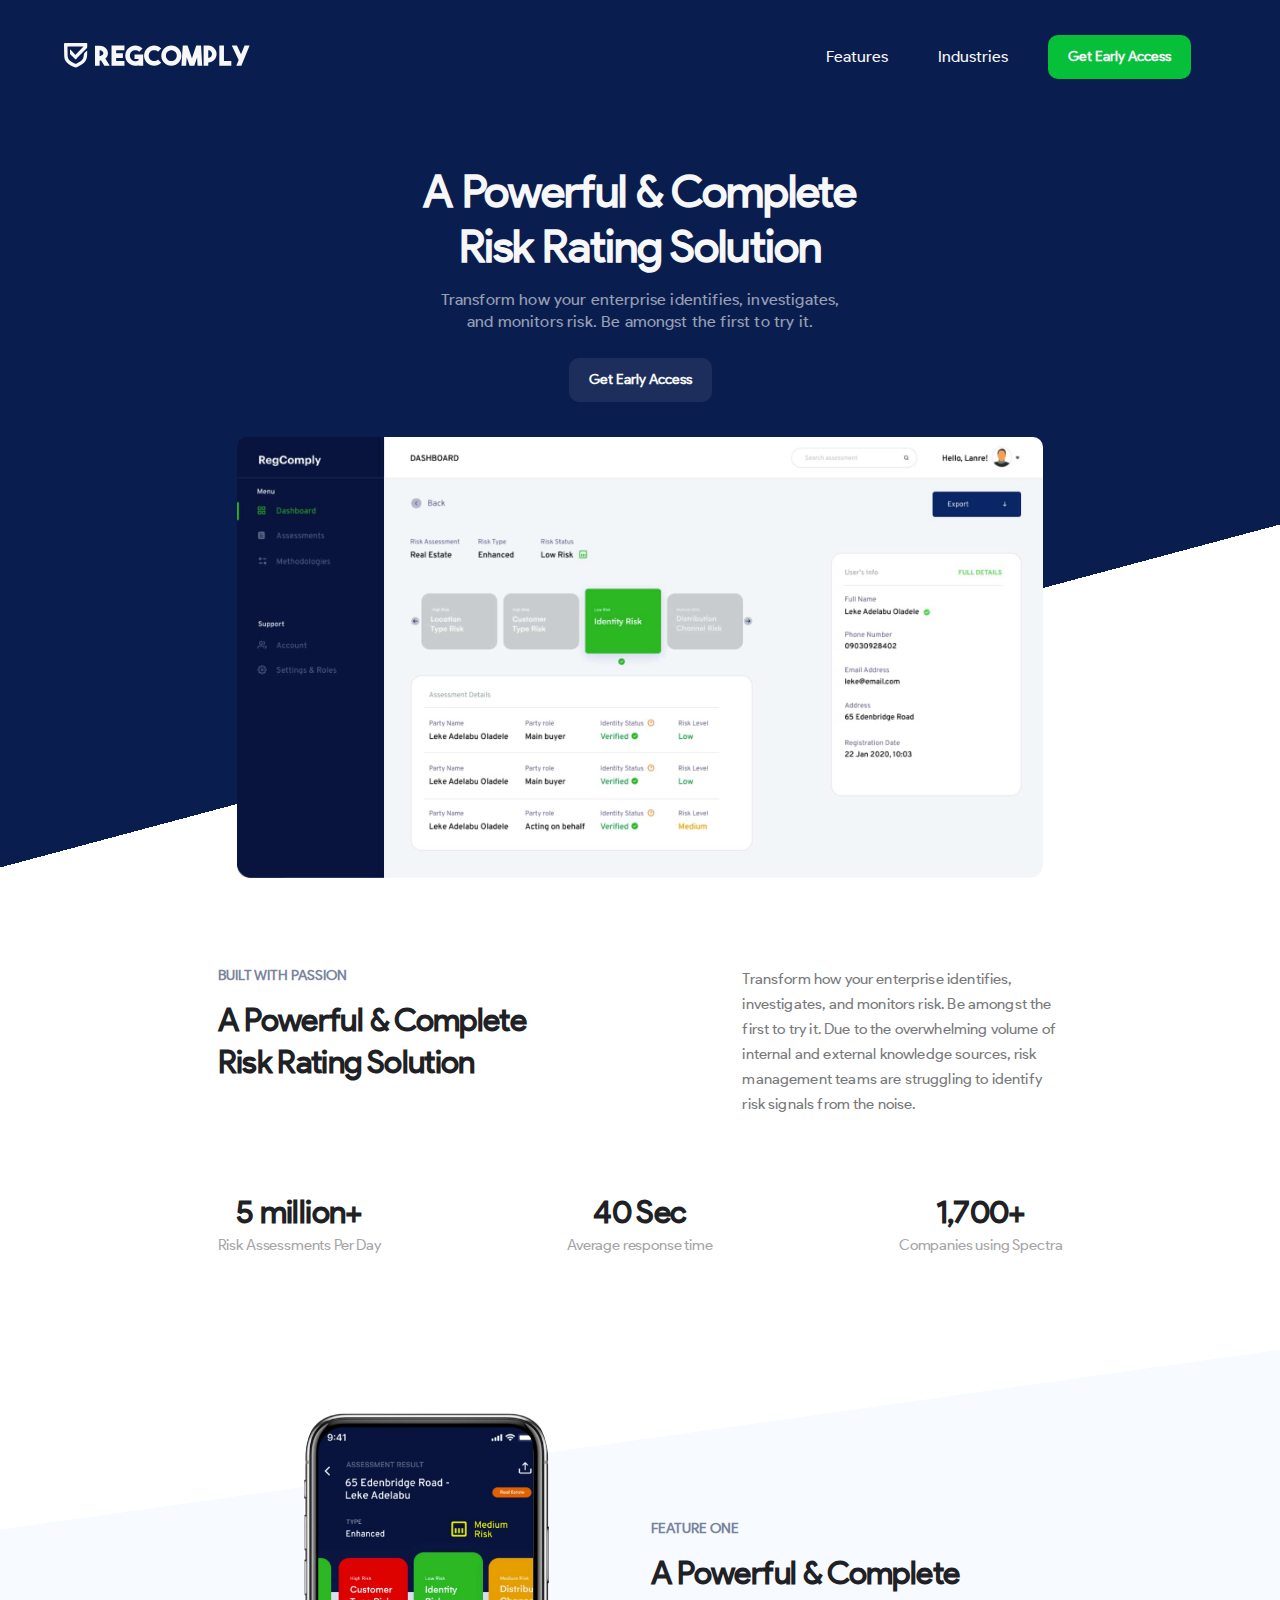
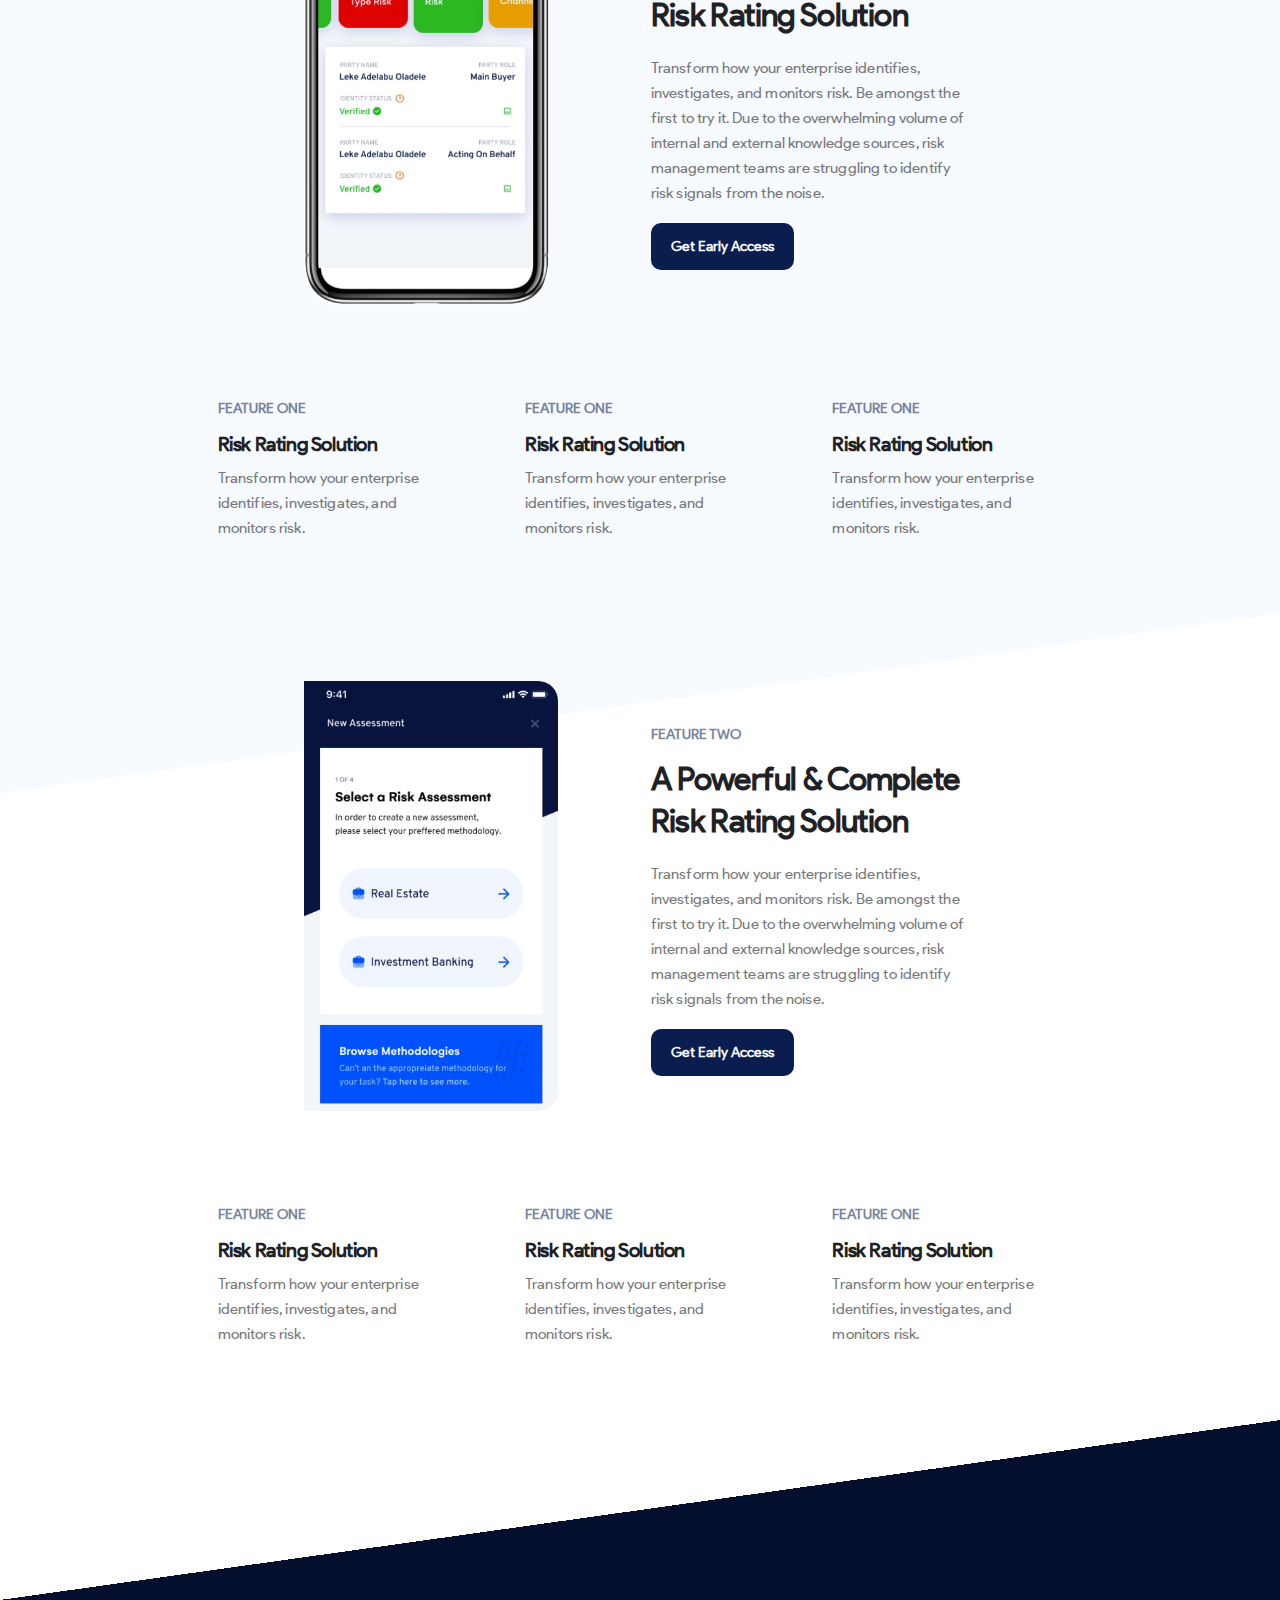
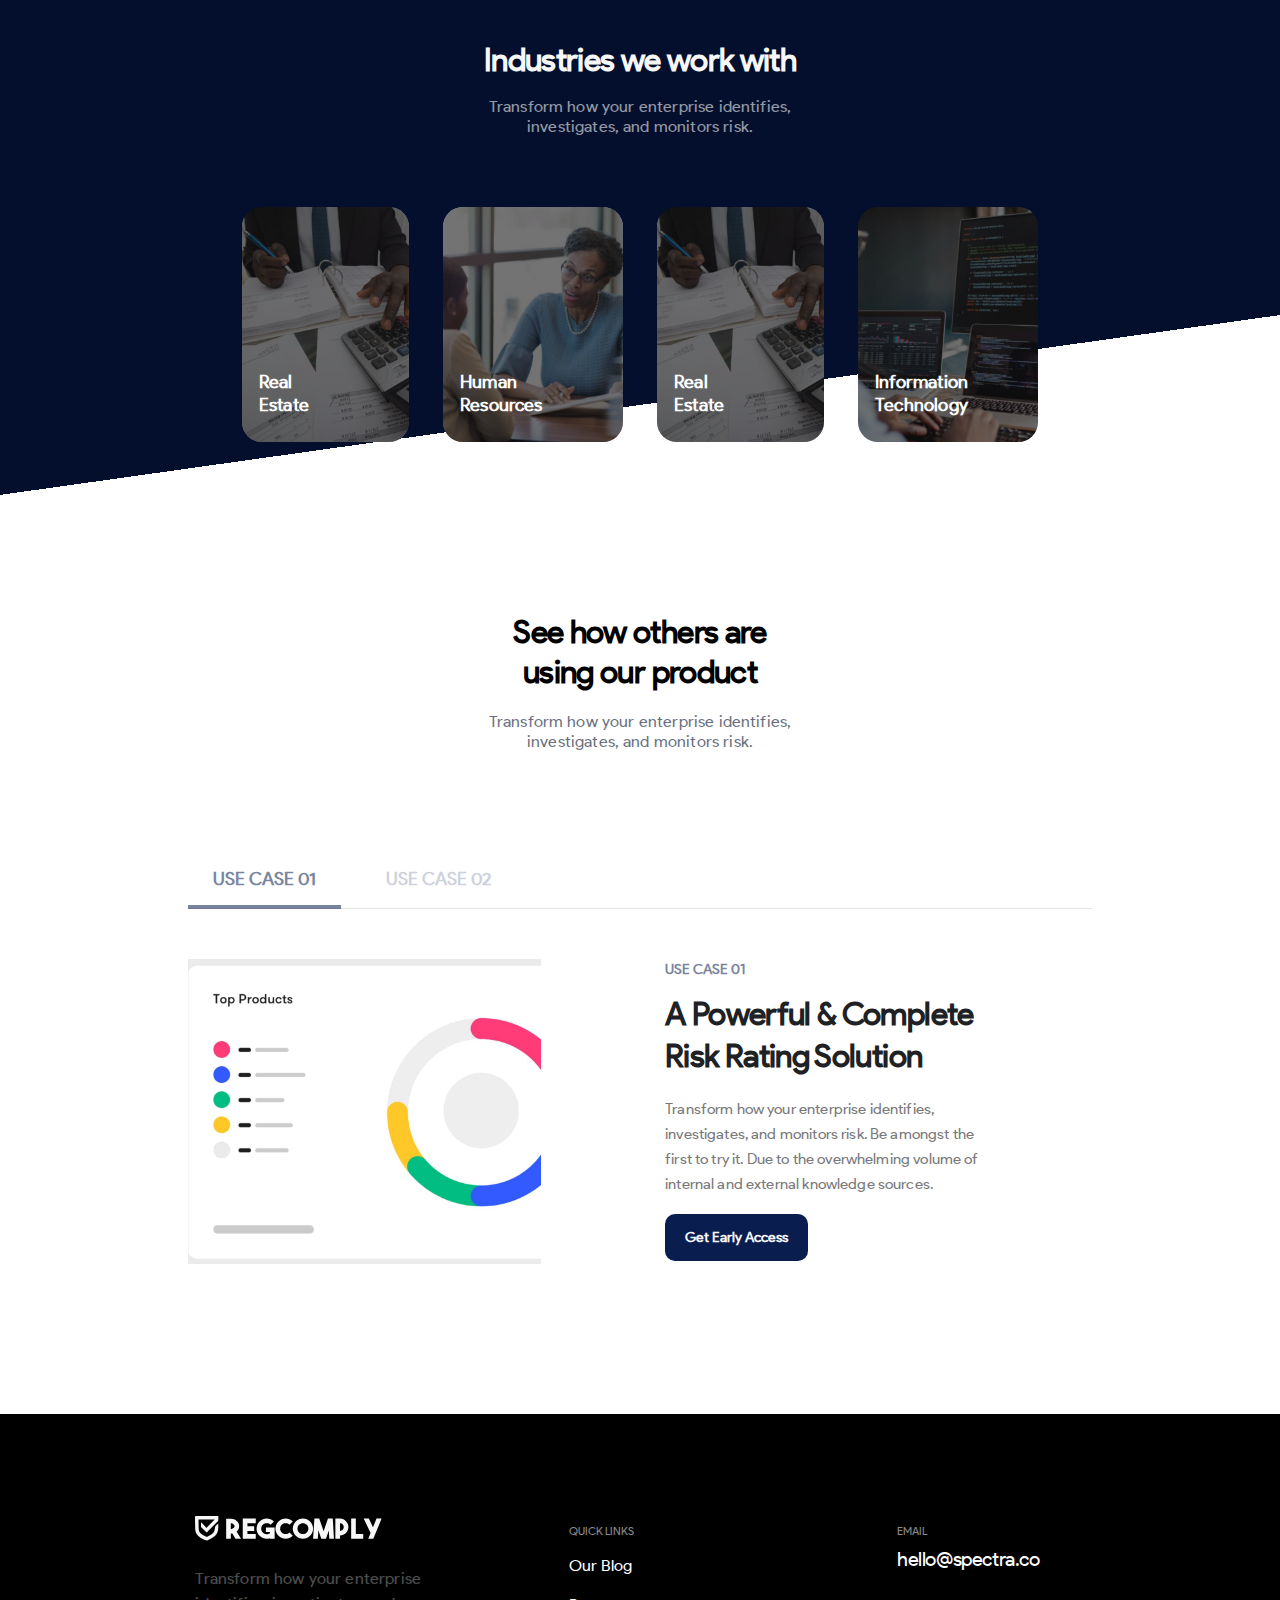
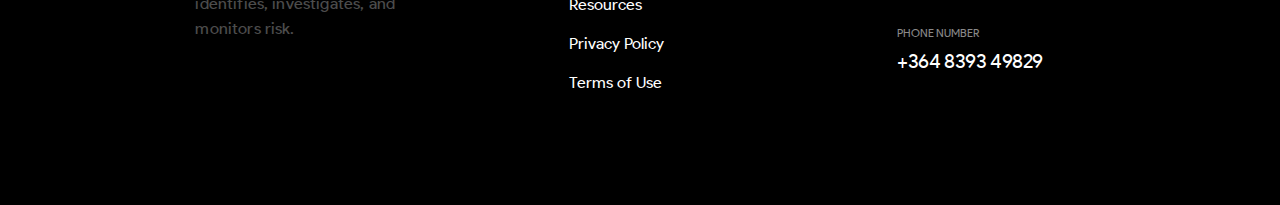
==== commit bf912461: "make nav bar responsive" ====
--- a/index.html
+++ b/index.html
@@ -22,12 +22,16 @@
         <a href="#">
             <img src="assets/icons/logo.svg" alt="logo" class="logo" /></a>
         <nav>
-            <a href="#features" class="nav-item">Features</a>
-            <a href="#industries" class="nav-item">Industries</a>
-            <a href="#" class="early-access nav-item">Get Early Access</a>
-            <a href="javascript:void(0);" class="icon" onclick="">
-                <img src="assets/icons/menu.svg" class="menu-icon" alt="" srcset="">
-            </a>
+            <div class="nav-menu">
+                <a href="#features" class="nav-item">Features</a>
+                <a href="#industries" class="nav-item">Industries</a>
+                <a href="#" class="early-access nav-item">Get Early Access</a>
+            </div>
+            <div class="hamburger">
+                <span class="bar"></span>
+                <span class="bar"></span>
+                <span class="bar"></span>
+            </div>
         </nav>
     </header>
 
--- a/css/header.css
+++ b/css/header.css
@@ -14,8 +14,14 @@
     height: 25px;
 }
 
-header a.nav-item{
-    font-size: 14px;
+.nav-menu {
+    display: flex;
+    justify-content: space-between;
+    align-items: center;
+}
+
+header a.nav-item {
+    font-size: 16px;
     line-height: 14px;
     color: #f7f7f8;
     text-decoration: none;
@@ -34,16 +40,67 @@
     margin-left: 15px;
 }
 
-.menu-icon {
+.hamburger {
     display: none;
 }
 
+.bar {
+    display: block;
+    width: 25px;
+    height: 3px;
+    margin: 5px auto;
+    -webkit-transition: all 0.3s ease-in-out;
+    transition: all 0.3s ease-in-out;
+    background-color: white;
+}
+
 @media screen and (max-width: 799px) {
+    .nav-menu {
+        height: 30%;
+        position: fixed;
+        left: -100%;
+        top: 5rem;
+        flex-direction: column;
+        background-color: white;
+        padding: 7% 0;
+        width: 100%;
+        border-radius: 10px;
+        text-align: center;
+        transition: 0.3s;
+        box-shadow:
+            0 10px 27px rgba(0, 0, 0, 0.05);
+        z-index: 1;
+    }
+
     header a.nav-item {
-        display: none;
+        font-size: 20px;
+        color: black;
     }
-    .navbar .menu-icon {
-        float: right;
+    header a.early-access {
+        color: #f7f7f8;
+    }
+    .nav-menu.active {
+        left: 0;
+    }
+
+    .nav-item {
+        margin: 2.5rem 0;
+    }
+
+    .hamburger {
         display: block;
+        cursor: pointer;
     }
-}
+
+    .hamburger.active .bar:nth-child(2) {
+        opacity: 0;
+    }
+
+    .hamburger.active .bar:nth-child(1) {
+        transform: translateY(8px) rotate(45deg);
+    }
+
+    .hamburger.active .bar:nth-child(3) {
+        transform: translateY(-8px) rotate(-45deg);
+    }
+}--- a/css/index.css
+++ b/css/index.css
@@ -592,6 +592,7 @@
         padding-top: 235px;
         padding-bottom: 170px;
     }
+
     section.section-1 h1 {
         font-size: 38px;
     }
--- a/css/modal.css
+++ b/css/modal.css
@@ -44,13 +44,13 @@
 
 .modal-inputs input {
   border: 0;
-  border-bottom: 2px solid lightgrey;
+  border-bottom: 2px solid #0A1D4F;
   padding-bottom: 7px;
   margin: 20px 0 30px 0;
 }
 
 .modal-inputs input::placeholder {
-  font-size: 20px;
+  font-size: 18px;
   color: gray;
 }
 
@@ -76,10 +76,12 @@
 
 @media screen and (max-width: 1200px) {
   .modal-content {
-    background-color: #fefefe;
-    margin: 15% auto;
-    padding: 50px;
-    border: 10px solid whitesmoke;
+    padding: 20px;
+    width: 90%;
+  }
+
+  .modal-description {
+    padding-bottom: 10px;
     width: 90%;
   }
 }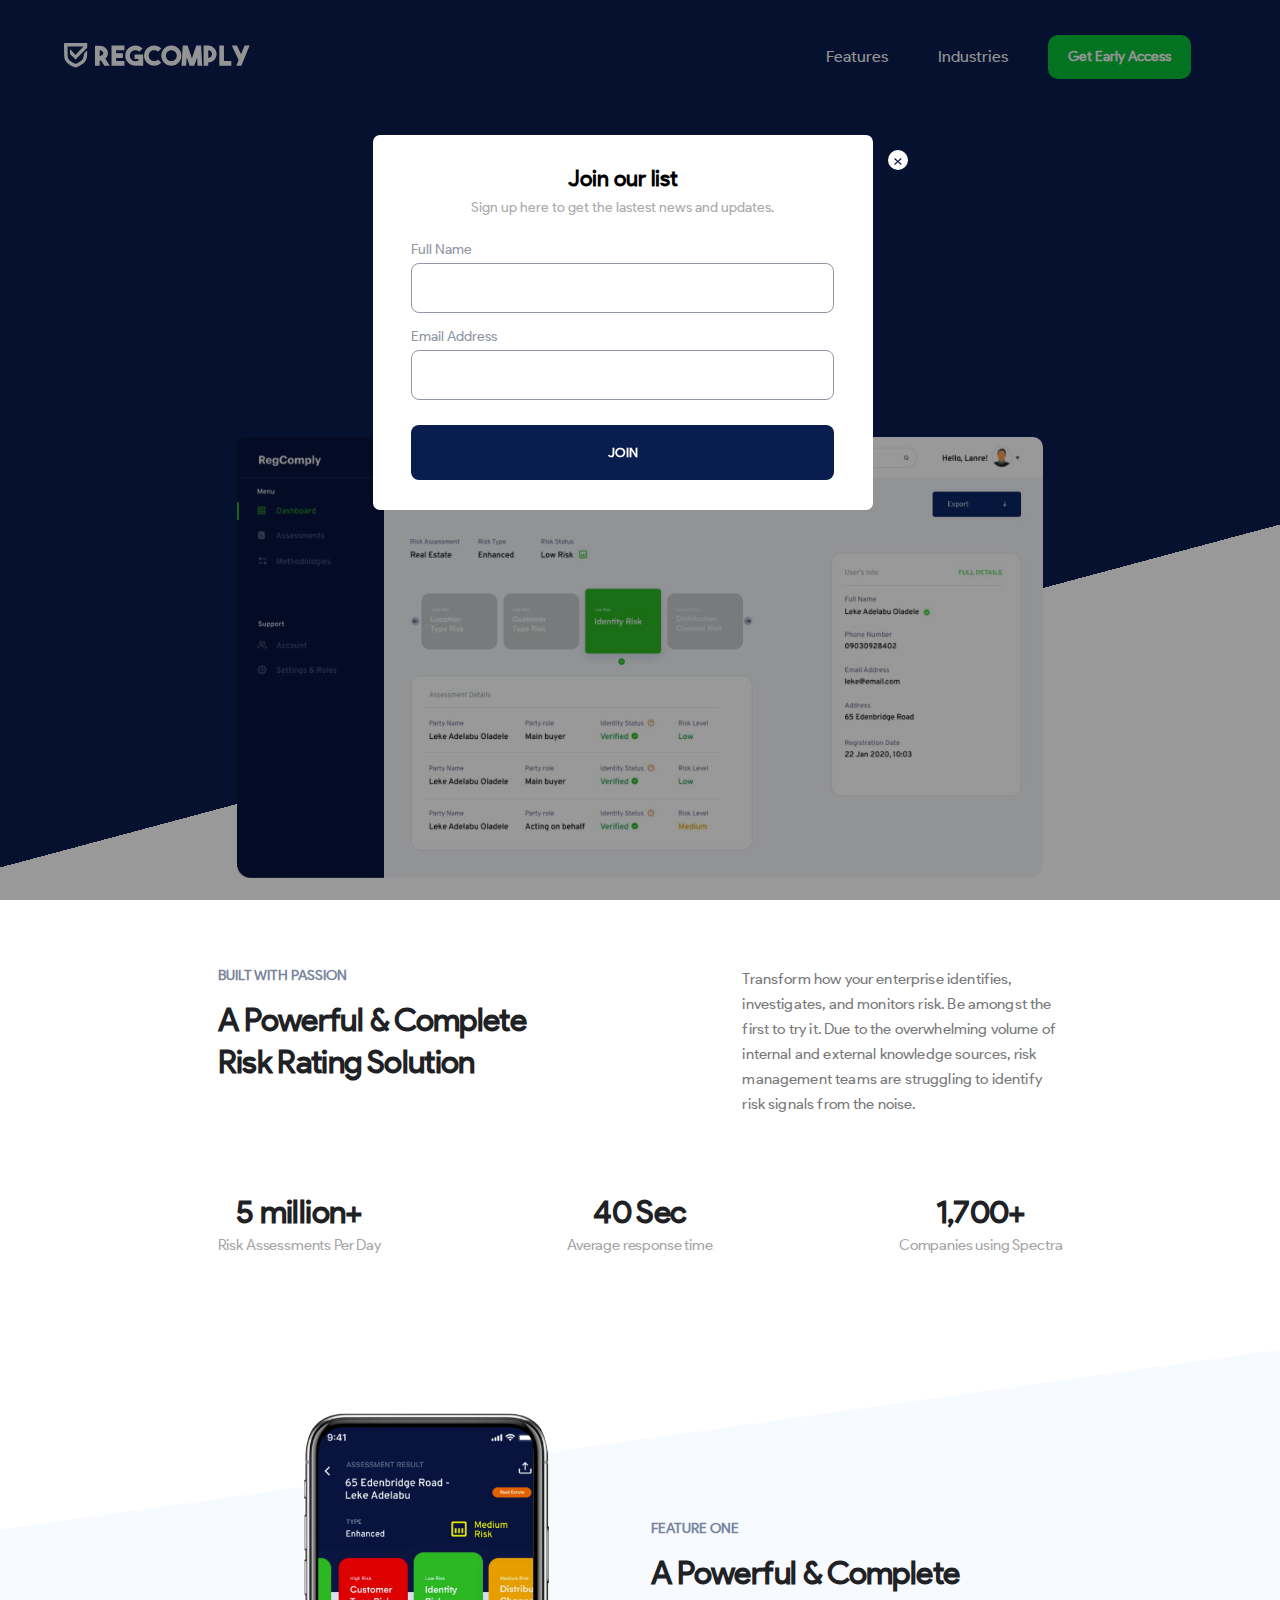
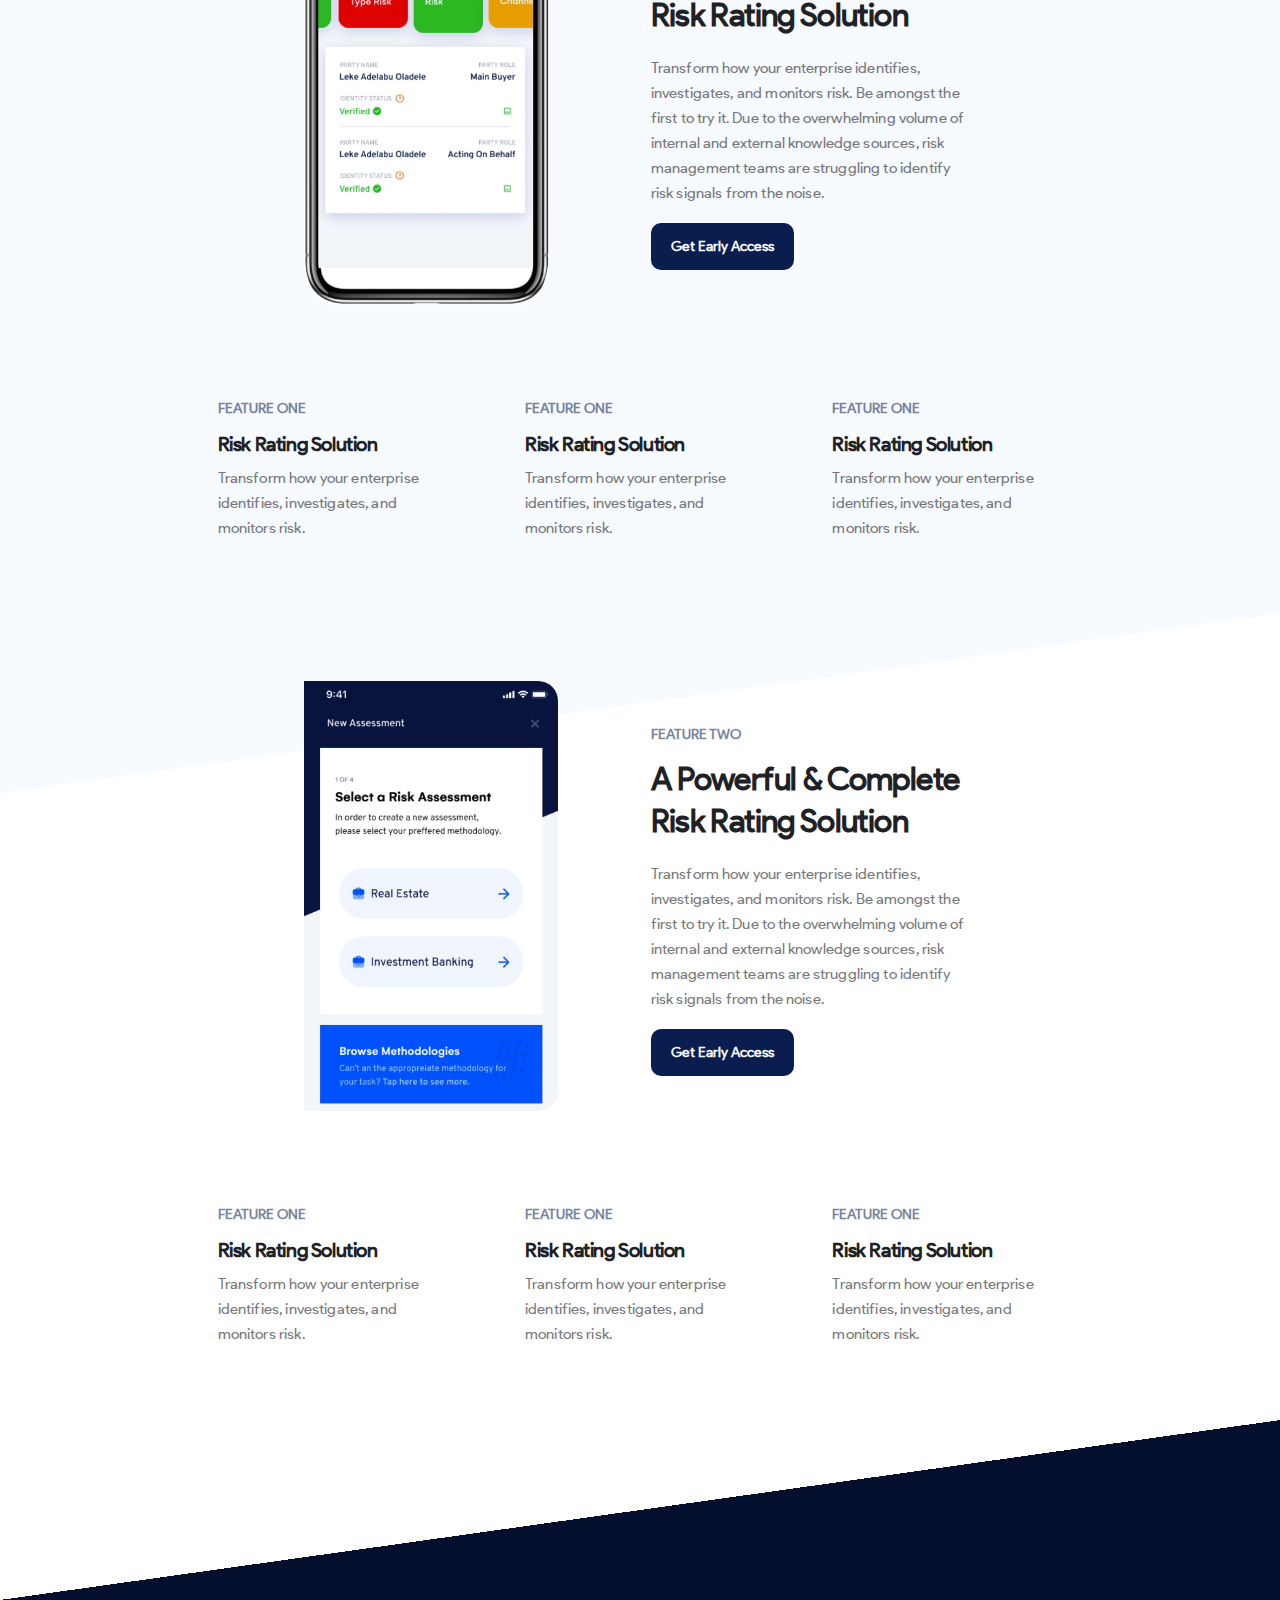
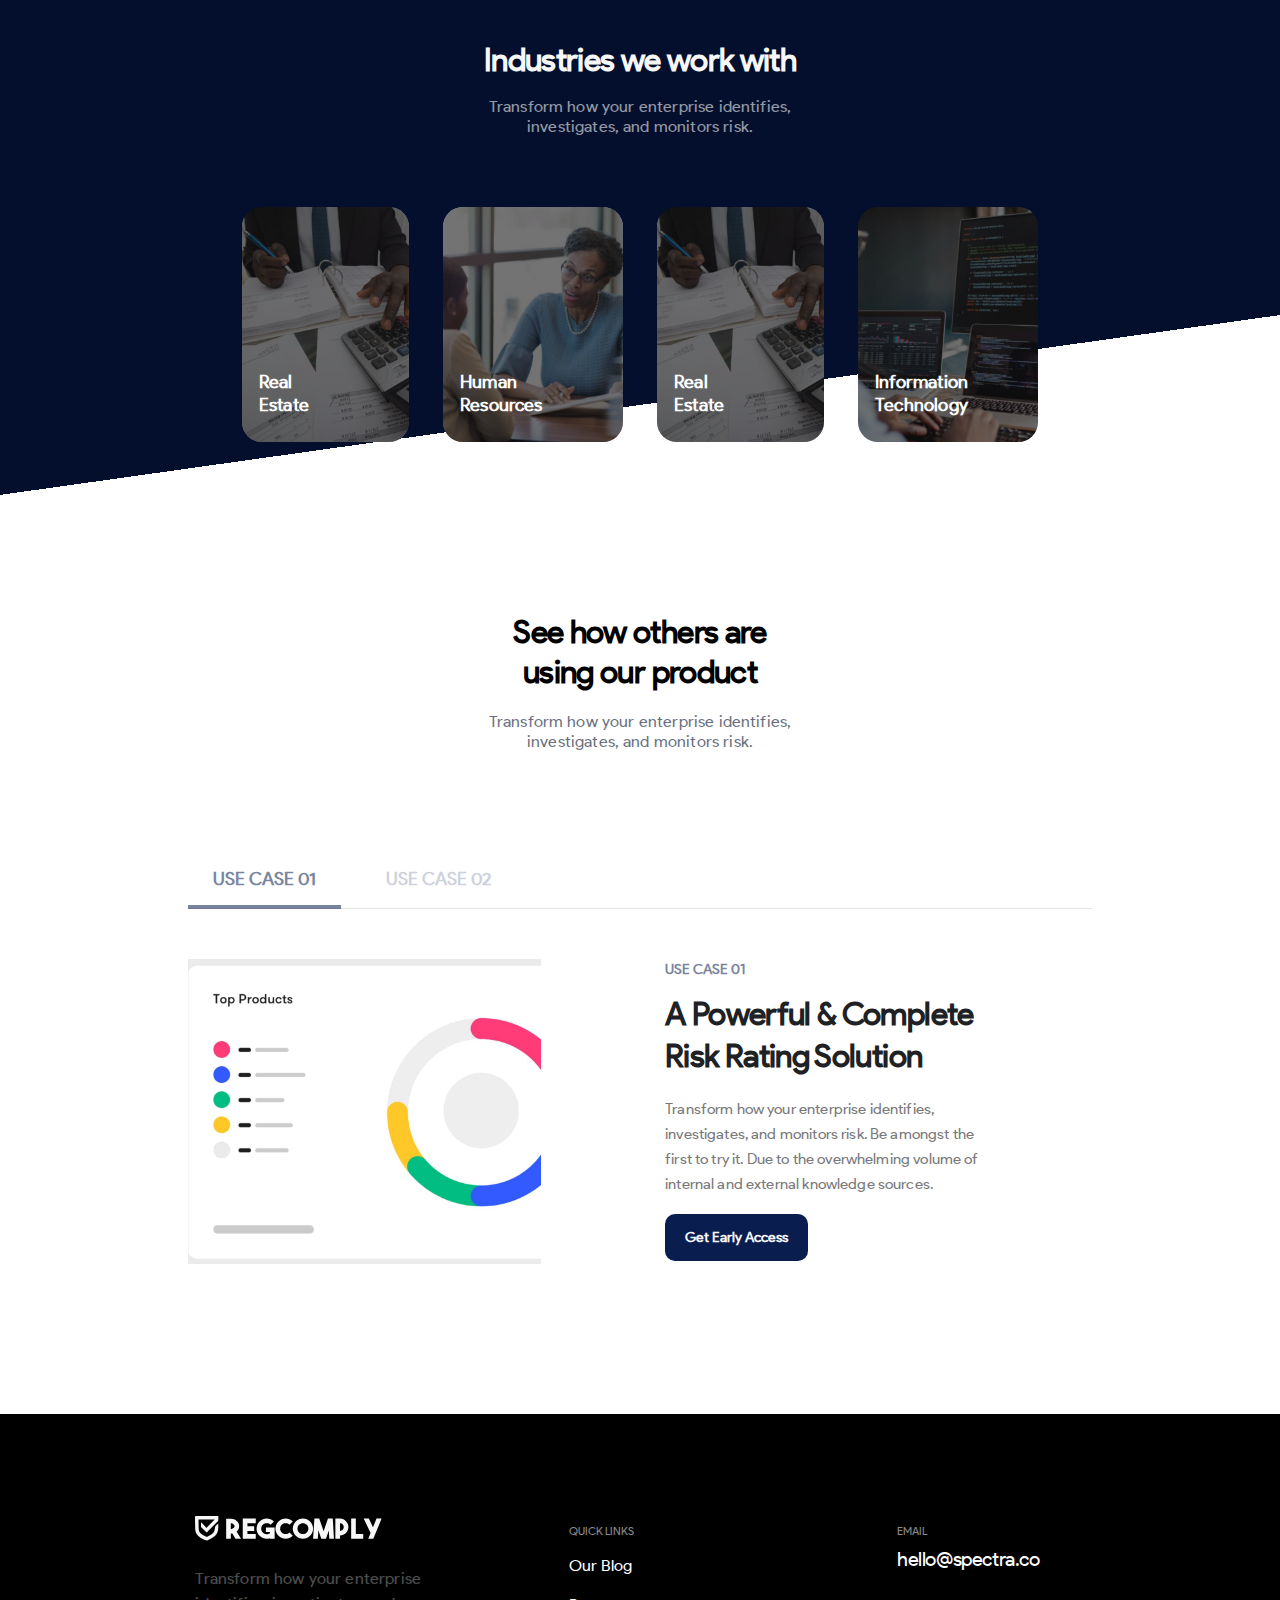
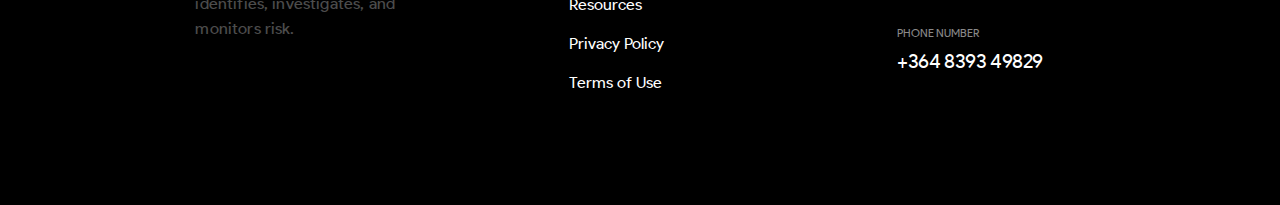
==== commit cdca9c98: "mobile res fixes" ====
--- a/index.html
+++ b/index.html
@@ -1,312 +1,322 @@
 <!DOCTYPE html>
 <html lang="en">
-
-<head>
-    <meta charset="UTF-8">
-    <meta http-equiv="X-UA-Compatible" content="IE=edge">
-    <meta name="viewport" content="width=device-width, initial-scale=1.0">
-    <link rel="shortcut icon" href="assets/images/favicon.ico" type="image/x-icon">
-    <link rel="stylesheet" href="css/header.css">
-    <link rel="stylesheet" href="css/index.css">
-    <link rel="stylesheet" href="css/footer.css">
-    <link rel="stylesheet" href="css/modal.css">
-    <script src="script/index.js"></script>
-    <title>RegComply</title>
-</head>
-
-<body>
-
-    <!-- HEADER START -->
-
-    <header id="navbar" class="navbar">
-        <a href="#">
-            <img src="assets/icons/logo.svg" alt="logo" class="logo" /></a>
-        <nav>
-            <div class="nav-menu">
-                <a href="#features" class="nav-item">Features</a>
-                <a href="#industries" class="nav-item">Industries</a>
-                <a href="#" class="early-access nav-item">Get Early Access</a>
-            </div>
-            <div class="hamburger">
-                <span class="bar"></span>
-                <span class="bar"></span>
-                <span class="bar"></span>
-            </div>
-        </nav>
-    </header>
-
-    <!-- HEADER END -->
-
-    <!-- MODAL START -->
-
-    <div id="Modal" class="modal">
-        <!-- Modal content -->
-        <div class="modal-content">
+    <head>
+        <meta charset="UTF-8" />
+        <meta http-equiv="X-UA-Compatible" content="IE=edge" />
+        <meta name="viewport" content="width=device-width, initial-scale=1.0" />
+        <link
+            rel="shortcut icon"
+            href="assets/images/favicon.ico"
+            type="image/x-icon"
+        />
+        <link rel="stylesheet" href="css/header.css" />
+        <link rel="stylesheet" href="css/index.css" />
+        <link rel="stylesheet" href="css/footer.css" />
+        <link rel="stylesheet" href="css/modal.css" />
+        <script src="script/index.js"></script>
+        <title>RegComply</title>
+    </head>
+
+    <body>
+        <!-- HEADER START -->
+
+        <header id="navbar" class="navbar">
+            <a> <img src="assets/icons/logo.svg" alt="logo" class="logo" /></a>
+            <nav>
+                <div class="nav-menu">
+                    <a href="#features" class="nav-item">Features</a>
+                    <a href="#industries" class="nav-item">Industries</a>
+                    <a class="early-access nav-item">Get Early Access</a>
+                </div>
+                <div class="hamburger">
+                    <span class="bar"></span>
+                    <span class="bar"></span>
+                    <span class="bar"></span>
+                </div>
+            </nav>
+        </header>
+
+        <!-- HEADER END -->
+
+        <!-- MODAL START -->
+
+        <div id="Modal" class="modal">
+            <!-- Modal content -->
             <span class="close-btn">&times;</span>
-            <h3 class="modal-title">Join our list</h3>
-            <p class="modal-description">Sign up here to get the lastest news and updates.</p>
-            <div class="modal-inputs">
-                <input type="text" name="name" placeholder="Enter your name" size="40" required>
-                <input type="email" name="email" placeholder="Enter your email" required>
-            </div>
-            <form action="">
-                <button type="submit" class="modal-submit">SIGN UP</button>
-            </form>
-        </div>
-    </div>
-
-    <!-- MODAL END -->
-
-
-    <!-- BODY START -->
-
-    <div class="container">
-        <section class="section-1">
-            <h1>A Powerful & Complete Risk Rating Solution</h1>
-            <p>
-                Transform how your enterprise identifies, investigates, and
-                monitors risk. Be amongst the first to try it.
-            </p>
-            <a href="#" class="early-access">Get Early Access</a>
-            <img src="assets/images/img1.jpg" />
-        </section>
-        <section class="section-2">
-            <div class="row-1">
-                <div class="row-section">
-                    <h6>BUILT WITH PASSION</h6>
-                    <h3>A Powerful & Complete Risk Rating Solution</h3>
-                </div>
-                <div class="row-section">
-                    <p>
-                        Transform how your enterprise identifies, investigates,
-                        and monitors risk. Be amongst the first to try it. Due
-                        to the overwhelming volume of internal and external
-                        knowledge sources, risk management teams are struggling
-                        to identify risk signals from the noise.
-                    </p>
-                </div>
-            </div>
-            <div class="row-2">
-                <div class="row-section">
-                    <div class="section-value">5 million+</div>
-                    <div class="section-title">Risk Assessments Per Day</div>
-                </div>
-                <div class="row-section">
-                    <div class="section-value">40 Sec</div>
-                    <div class="section-title">Average response time</div>
-                </div>
-                <div class="row-section">
-                    <div class="section-value">1,700+</div>
-                    <div class="section-title">Companies using Spectra</div>
-                </div>
-            </div>
-        </section>
-        <section class="section-3" id="features">
-            <div class="row-1">
-                <img src="assets/images/img2.jpg" />
-                <div class="row-section">
-                    <h6>FEATURE ONE</h6>
-                    <h3>
-                        A Powerful & Complete Risk Rating Solution
-                    </h3>
-                    <p>
-                        Transform how your enterprise identifies, investigates,
-                        and monitors risk. Be amongst the first to try it. Due
-                        to the overwhelming volume of internal and external
-                        knowledge sources, risk management teams are struggling
-                        to identify risk signals from the noise.
-                    </p>
-                    <a href="#features" class="early-access">Get Early Access</a>
-                </div>
-            </div>
-            <div class="row-2">
-                <div class="row-section">
-                    <h6>FEATURE ONE</h6>
-                    <h4>Risk Rating Solution</h4>
-                    <p>
-                        Transform how your enterprise identifies, investigates,
-                        and monitors risk.
-                    </p>
-                </div>
-                <div class="row-section">
-                    <h6>FEATURE ONE</h6>
-                    <h4>Risk Rating Solution</h4>
-                    <p>
-                        Transform how your enterprise identifies, investigates,
-                        and monitors risk.
-                    </p>
-                </div>
-                <div class="row-section">
-                    <h6>FEATURE ONE</h6>
-                    <h4>Risk Rating Solution</h4>
-                    <p>
-                        Transform how your enterprise identifies, investigates,
-                        and monitors risk.
-                    </p>
-                </div>
-            </div>
-        </section>
-        <section class="section-3  section-4">
-            <div class="row-1">
-                <img src="assets/images/img3.jpg" />
-                <div class="row-section">
-                    <h6>FEATURE TWO</h6>
-                    <h3>
-                        A Powerful & Complete Risk Rating Solution
-                    </h3>
-                    <p>
-                        Transform how your enterprise identifies, investigates,
-                        and monitors risk. Be amongst the first to try it. Due
-                        to the overwhelming volume of internal and external
-                        knowledge sources, risk management teams are struggling
-                        to identify risk signals from the noise.
-                    </p>
-                    <a href="#features" class="early-access">Get Early Access</a>
-                </div>
-            </div>
-            <div class="row-2">
-                <div class="row-section">
-                    <h6>FEATURE ONE</h6>
-                    <h4>Risk Rating Solution</h4>
-                    <p>
-                        Transform how your enterprise identifies, investigates,
-                        and monitors risk.
-                    </p>
-                </div>
-                <div class="row-section">
-                    <h6>FEATURE ONE</h6>
-                    <h4>Risk Rating Solution</h4>
-                    <p>
-                        Transform how your enterprise identifies, investigates,
-                        and monitors risk.
-                    </p>
-                </div>
-                <div class="row-section">
-                    <h6>FEATURE ONE</h6>
-                    <h4>Risk Rating Solution</h4>
-                    <p>
-                        Transform how your enterprise identifies, investigates,
-                        and monitors risk.
-                    </p>
-                </div>
-            </div>
-        </section>
-        <section class="section-5" id="industries">
-            <h2>Industries we work with</h2>
-            <p>
-                Transform how your enterprise identifies, investigates, and
-                monitors risk.
-            </p>
-            <div class="industries-row">
-                <div class="industry real-estate">
-                    <p>Real Estate</p>
-                </div>
-                <div class="industry human-resources">
-                    <p>Human Resources</p>
-                </div>
-                <div class="industry real-estate">
-                    <p>Real Estate</p>
-                </div>
-                <div class="industry information-technology">
-                    <p>Information Technology</p>
-                </div>
-            </div>
-        </section>
-        <section class="section-6">
-            <h2>See how others are using our product</h2>
-            <p>
-                Transform how your enterprise identifies, investigates, and
-                monitors risk.
-            </p>
-            <div class="title-bar">
-                <div class="title-item title-active" onclick="moveBackward()">
-                    USE CASE 01
-                </div>
-                <div class="title-item" onclick="moveForward()">
-                    USE CASE 02
-                </div>
-            </div>
-            <carousel class="carousel">
-                <slide class="slide" id="slide-1">
-                    <div class="use-case">
-                        <img src="assets/images/img4.jpg" />
-                        <div class="use-case-section">
-                            <h6>USE CASE 01</h6>
-                            <h3>
-                                A Powerful & Complete Risk Rating Solution
-                            </h3>
-                            <p>
-                                Transform how your enterprise identifies,
-                                investigates, and monitors risk. Be amongst the
-                                first to try it. Due to the overwhelming volume
-                                of internal and external knowledge sources.
-                            </p>
-                            <a href="#industries" class="early-access">Get Early Access</a>
-                        </div>
-                    </div>
-                </slide>
-                <slide class="slide">
-                    <div class="use-case">
-                        <img src="assets/images/img4.jpg" />
-                        <div class="use-case-section">
-                            <h6>USE CASE 02</h6>
-                            <h3>
-                                A Powerful & Complete Risk Rating Solution
-                            </h3>
-                            <p>
-                                Transform how your enterprise identifies,
-                                investigates, and monitors risk. Be amongst the
-                                first to try it. Due to the overwhelming volume
-                                of internal and external knowledge sources.
-                            </p>
-                            <a href="#industries" class="early-access">Get Early Access</a>
-                        </div>
-                    </div>
-                </slide>
-            </carousel>
-        </section>
-    </div>
-
-    <!-- BODY END -->
-
-
-    <!-- FOOTER START -->
-
-    <footer>
-        <div class="footer-col">
-            <img src="assets/icons/logo.svg" alt="logo" class="logo" />
-            <p class="sub-text">
-                Transform how your enterprise identifies, investigates, and
-                monitors risk.
-            </p>
-        </div>
-        <div class="footer-col">
-            <p class="sub-title">
-                QUICK LINKS
-            </p>
-            <nav>
-                <a href="#" class="nav-item">Our Blog</a>
-                <a href="#" class="nav-item">Resources</a>
-                <a href="#" class="nav-item">Privacy Policy</a>
-                <a href="#" class="nav-item">Terms of Use</a>
-            </nav>
-        </div>
-        <div class="footer-contacts">
-            <div class="footer-col">
-                <p class="sub-title">
-                    EMAIL
-                </p>
-                <a href="mailto:hello@spectra.co" class="contact mail">hello@spectra.co</a>
-                <p class="sub-title">
-                    PHONE NUMBER
-                </p>
-                <a href="tel:+364 8393 49829" class="contact">+364 8393 49829</a>
+            <div class="modal-content">
+                <h3 class="modal-title">Join our list</h3>
+                <p class="modal-description">
+                    Sign up here to get the lastest news and updates.
+                </p>
+                <form class="modal-form">
+                    <div class="form-group">
+                        <label for="name" class="input-label">Full Name</label>
+                        <input type="text" id="name" class="text-input" />
+                    </div>
+                    <div class="form-group">
+                        <label for="email" class="input-label"
+                            >Email Address</label
+                        >
+                        <input type="email" id="email" class="text-input" />
+                    </div>
+                    <button type="submit" class="modal-submit">JOIN</button>
+                </form>
             </div>
         </div>
-    </footer>
-    <!-- FOOTER END -->
-    <script src="script/header.js"></script>
-    <script src="script/modal.js"></script>
-</body>
-
-</html>+
+        <!-- MODAL END -->
+
+        <!-- BODY START -->
+
+        <div class="container">
+            <section class="section-1">
+                <h1>A Powerful & Complete Risk Rating Solution</h1>
+                <p>
+                    Transform how your enterprise identifies, investigates, and
+                    monitors risk. Be amongst the first to try it.
+                </p>
+                <a class="early-access">Get Early Access</a>
+                <img src="assets/images/img1.jpg" />
+            </section>
+            <section class="section-2">
+                <div class="row-1">
+                    <div class="row-section">
+                        <h6>BUILT WITH PASSION</h6>
+                        <h3>A Powerful & Complete Risk Rating Solution</h3>
+                    </div>
+                    <div class="row-section">
+                        <p>
+                            Transform how your enterprise identifies,
+                            investigates, and monitors risk. Be amongst the
+                            first to try it. Due to the overwhelming volume of
+                            internal and external knowledge sources, risk
+                            management teams are struggling to identify risk
+                            signals from the noise.
+                        </p>
+                    </div>
+                </div>
+                <div class="row-2">
+                    <div class="row-section">
+                        <div class="section-value">5 million+</div>
+                        <div class="section-title">
+                            Risk Assessments Per Day
+                        </div>
+                    </div>
+                    <div class="row-section">
+                        <div class="section-value">40 Sec</div>
+                        <div class="section-title">Average response time</div>
+                    </div>
+                    <div class="row-section">
+                        <div class="section-value">1,700+</div>
+                        <div class="section-title">Companies using Spectra</div>
+                    </div>
+                </div>
+            </section>
+            <section class="section-3" id="features">
+                <div class="row-1">
+                    <img src="assets/images/img2.jpg" />
+                    <div class="row-section">
+                        <h6>FEATURE ONE</h6>
+                        <h3>A Powerful & Complete Risk Rating Solution</h3>
+                        <p>
+                            Transform how your enterprise identifies,
+                            investigates, and monitors risk. Be amongst the
+                            first to try it. Due to the overwhelming volume of
+                            internal and external knowledge sources, risk
+                            management teams are struggling to identify risk
+                            signals from the noise.
+                        </p>
+                        <a class="early-access">Get Early Access</a>
+                    </div>
+                </div>
+                <div class="row-2">
+                    <div class="row-section">
+                        <h6>FEATURE ONE</h6>
+                        <h4>Risk Rating Solution</h4>
+                        <p>
+                            Transform how your enterprise identifies,
+                            investigates, and monitors risk.
+                        </p>
+                    </div>
+                    <div class="row-section">
+                        <h6>FEATURE ONE</h6>
+                        <h4>Risk Rating Solution</h4>
+                        <p>
+                            Transform how your enterprise identifies,
+                            investigates, and monitors risk.
+                        </p>
+                    </div>
+                    <div class="row-section">
+                        <h6>FEATURE ONE</h6>
+                        <h4>Risk Rating Solution</h4>
+                        <p>
+                            Transform how your enterprise identifies,
+                            investigates, and monitors risk.
+                        </p>
+                    </div>
+                </div>
+            </section>
+            <section class="section-3 section-4">
+                <div class="row-1">
+                    <img src="assets/images/img3.jpg" />
+                    <div class="row-section">
+                        <h6>FEATURE TWO</h6>
+                        <h3>A Powerful & Complete Risk Rating Solution</h3>
+                        <p>
+                            Transform how your enterprise identifies,
+                            investigates, and monitors risk. Be amongst the
+                            first to try it. Due to the overwhelming volume of
+                            internal and external knowledge sources, risk
+                            management teams are struggling to identify risk
+                            signals from the noise.
+                        </p>
+                        <a class="early-access">Get Early Access</a>
+                    </div>
+                </div>
+                <div class="row-2">
+                    <div class="row-section">
+                        <h6>FEATURE ONE</h6>
+                        <h4>Risk Rating Solution</h4>
+                        <p>
+                            Transform how your enterprise identifies,
+                            investigates, and monitors risk.
+                        </p>
+                    </div>
+                    <div class="row-section">
+                        <h6>FEATURE ONE</h6>
+                        <h4>Risk Rating Solution</h4>
+                        <p>
+                            Transform how your enterprise identifies,
+                            investigates, and monitors risk.
+                        </p>
+                    </div>
+                    <div class="row-section">
+                        <h6>FEATURE ONE</h6>
+                        <h4>Risk Rating Solution</h4>
+                        <p>
+                            Transform how your enterprise identifies,
+                            investigates, and monitors risk.
+                        </p>
+                    </div>
+                </div>
+            </section>
+            <section class="section-5" id="industries">
+                <h2>Industries we work with</h2>
+                <p>
+                    Transform how your enterprise identifies, investigates, and
+                    monitors risk.
+                </p>
+                <div class="industries-row">
+                    <div class="industry real-estate">
+                        <p>Real Estate</p>
+                    </div>
+                    <div class="industry human-resources">
+                        <p>Human Resources</p>
+                    </div>
+                    <div class="industry real-estate">
+                        <p>Real Estate</p>
+                    </div>
+                    <div class="industry information-technology">
+                        <p>Information Technology</p>
+                    </div>
+                </div>
+            </section>
+            <section class="section-6">
+                <h2>See how others are using our product</h2>
+                <p>
+                    Transform how your enterprise identifies, investigates, and
+                    monitors risk.
+                </p>
+                <div class="title-bar">
+                    <div
+                        class="title-item title-active"
+                        onclick="moveBackward()"
+                    >
+                        USE CASE 01
+                    </div>
+                    <div class="title-item" onclick="moveForward()">
+                        USE CASE 02
+                    </div>
+                </div>
+                <carousel class="carousel">
+                    <slide class="slide" id="slide-1">
+                        <div class="use-case">
+                            <img src="assets/images/img4.jpg" />
+                            <div class="use-case-section">
+                                <h6>USE CASE 01</h6>
+                                <h3>
+                                    A Powerful & Complete Risk Rating Solution
+                                </h3>
+                                <p>
+                                    Transform how your enterprise identifies,
+                                    investigates, and monitors risk. Be amongst
+                                    the first to try it. Due to the overwhelming
+                                    volume of internal and external knowledge
+                                    sources.
+                                </p>
+                                <a class="early-access">Get Early Access</a>
+                            </div>
+                        </div>
+                    </slide>
+                    <slide class="slide">
+                        <div class="use-case">
+                            <img src="assets/images/img4.jpg" />
+                            <div class="use-case-section">
+                                <h6>USE CASE 02</h6>
+                                <h3>
+                                    A Powerful & Complete Risk Rating Solution
+                                </h3>
+                                <p>
+                                    Transform how your enterprise identifies,
+                                    investigates, and monitors risk. Be amongst
+                                    the first to try it. Due to the overwhelming
+                                    volume of internal and external knowledge
+                                    sources.
+                                </p>
+                                <a class="early-access">Get Early Access</a>
+                            </div>
+                        </div>
+                    </slide>
+                </carousel>
+            </section>
+        </div>
+
+        <!-- BODY END -->
+
+        <!-- FOOTER START -->
+
+        <footer>
+            <div class="footer-col">
+                <img src="assets/icons/logo.svg" alt="logo" class="logo" />
+                <p class="sub-text">
+                    Transform how your enterprise identifies, investigates, and
+                    monitors risk.
+                </p>
+            </div>
+            <div class="footer-col">
+                <p class="sub-title">QUICK LINKS</p>
+                <nav>
+                    <a class="nav-item">Our Blog</a>
+                    <a class="nav-item">Resources</a>
+                    <a class="nav-item">Privacy Policy</a>
+                    <a class="nav-item">Terms of Use</a>
+                </nav>
+            </div>
+            <div class="footer-contacts">
+                <div class="footer-col">
+                    <p class="sub-title">EMAIL</p>
+                    <a href="mailto:hello@spectra.co" class="contact mail"
+                        >hello@spectra.co</a
+                    >
+                    <p class="sub-title">PHONE NUMBER</p>
+                    <a href="tel:+364 8393 49829" class="contact"
+                        >+364 8393 49829</a
+                    >
+                </div>
+            </div>
+        </footer>
+        <!-- FOOTER END -->
+        <script src="script/header.js"></script>
+        <script src="script/modal.js"></script>
+    </body>
+</html>
--- a/css/index.css
+++ b/css/index.css
@@ -8,31 +8,24 @@
     src: url("../assets/fonts/ProductSans.ttf");
 }
 
-input:-webkit-autofill,
-input:-webkit-autofill:hover,
-input:-webkit-autofill:focus,
-input:-webkit-autofill:active {
+input:-webkit-autofill, input:-webkit-autofill:hover, input:-webkit-autofill:focus, input:-webkit-autofill:active {
     -webkit-box-shadow: 0 0 0 30px white inset !important;
 }
 
 /* Chrome, Safari, Edge, Opera */
 
-input::-webkit-outer-spin-button,
-input::-webkit-inner-spin-button {
+input::-webkit-outer-spin-button, input::-webkit-inner-spin-button {
     -webkit-appearance: none;
     margin: 0;
 }
 
-
 /* Firefox */
 
 input[type="number"] {
     -moz-appearance: textfield;
 }
 
-*,
-*::before,
-*::after {
+*, *::before, *::after {
     font-family: ProductSans, Arial, Helvetica, sans-serif;
     -webkit-box-sizing: border-box;
     -moz-box-sizing: border-box;
@@ -434,8 +427,7 @@
     padding-left: 5%;
 }
 
-section.section-6 .carousel,
-section.section-6 .carousel .slide {
+section.section-6 .carousel, section.section-6 .carousel .slide {
     min-width: 100%;
     display: flex;
     align-items: center;
@@ -502,7 +494,6 @@
     0% {
         margin-left: 0%;
     }
-
     100% {
         margin-left: -100%;
     }
@@ -512,9 +503,23 @@
     0% {
         margin-left: -100%;
     }
-
     100% {
         margin-left: 0%;
+    }
+}
+
+@media screen and (max-width: 850px) {
+    section.section-5 div.industries-row {
+        width: 100%;
+        display: grid;
+        grid-row: auto auto;
+        grid-template-columns: 200px 200px;
+        grid-column-gap: 20px;
+        grid-row-gap: 40px;
+    }
+    section.section-5 div.industries-row div.industry {
+        width: 180px;
+        max-width: unset;
     }
 }
 
@@ -522,78 +527,85 @@
     html {
         overflow-x: hidden;
     }
-
     section.section-2 div.row-2 {
         flex-direction: column;
         align-items: center;
     }
-
     section.section-2 div.row-2 div.row-section {
         margin-top: 40px;
     }
-
     section.section-2 div.row-1 {
         flex-direction: column;
         align-items: center;
     }
-
     section.section-2 div.row-1 div.row-section h3 {
         margin-bottom: 20px;
     }
-
     section.section-3 div.row-1 {
         flex-direction: column;
         align-items: flex-start;
         justify-content: center;
     }
-
     section.section-3 div.row-1 img {
         /* temporary */
         display: none;
     }
-
     /* temporary (remove phone images)*/
     section.section-1 img {
         width: 90%;
     }
-
     section.section-3 div.row-2 {
         margin-top: 60px;
         align-items: center;
         justify-content: space-between;
         width: 120%;
     }
-
     section.section-3 div.row-1 div.row-section {
         width: 100%;
         margin: auto;
         text-align: center;
         justify-content: center;
     }
-
-    section.section-3 div.row-2 div.row-section {
+    /* section.section-3 div.row-2 div.row-section {
         width: 300px;
-    }
-
+    } */
     section.section-5 div.industries-row {
         overflow-x: auto;
     }
-
     section.section-6 .carousel {
         max-width: 80%;
     }
-
     section.section-6 div.use-case img {
         display: none;
     }
-
     section.section-5 {
         padding: 0;
         padding-top: 235px;
         padding-bottom: 170px;
     }
-
     section.section-1 h1 {
         font-size: 38px;
     }
+    section.section-6 div.title-bar {
+        width: 100%;
+    }
+    section.section-6 div.title-bar div.title-item {
+        text-align: center;
+    }
+    section.section-3 div.row-2 {
+        flex-direction: column;
+    }
+    section.section-3 div.row-2 div.row-section {
+        width: 100%;
+    }
+}
+
+@media screen and (max-width: 500px) {
+    section.section-5 div.industries-row {
+        display: flex;
+        flex-wrap: wrap;
+    }
+    section.section-5 h2, section.section-5 p {
+        text-shadow: 0px 0px 1px rgb(10, 29, 79);
+    }
 }--- a/css/footer.css
+++ b/css/footer.css
@@ -67,4 +67,8 @@
     footer {
         display: block;
     }
+
+    footer div.footer-col{
+        margin-top: 25px;
+    }
 }--- a/css/modal.css
+++ b/css/modal.css
@@ -1,87 +1,117 @@
 .modal {
-  display: none;
+  display: flex;
+  flex-direction: row-reverse;
+  justify-content: center;
   position: fixed;
+  padding: 0 15px;
   z-index: 1;
+  padding-top: 15vh;
   left: 0;
   top: 0;
   width: 100%;
   height: 100%;
   overflow: auto;
-  background-color: rgb(0, 0, 0);
   background-color: rgba(0, 0, 0, 0.4);
 }
 
 .modal-content {
-  background-color: #fefefe;
-  margin: 15% auto;
-  padding: 50px;
-  border: 10px solid whitesmoke;
-  width: 40%;
+  background-color: #fff;
+  padding: 30px 15px;
+  width: min(90%, 500px);
+  height: min-content;
+  display: flex;
+  flex-direction: column;
+  align-items: center;
+  border-radius: 7px;
 }
 
 .close-btn {
-  color: #aaa;
-  float: right;
-  font-size: 35px;
-  font-weight: bold;
+  color: rgb(10, 29, 79);
+  background-color: #fff;
+  font-size: 18px;
+  line-height: 18px;
+  width: 20px;
+  height: 20px;
+  max-width: 20px;
+  max-height: 20px;
   cursor: pointer;
+  margin-left: 15px;
+  margin-top: 15px;
+  border-radius: 50%;
+  display: flex;
+  justify-content: center;
+  align-items: center;
 }
 
 .modal-title {
-  margin-bottom: 20px;
-  font-size: 35px;
+  margin-bottom: 7px;
+  font-size: 22px;
 }
 
 .modal-description {
   padding-bottom: 10px;
+  font-size: 14px;
+  color: #aaa;
   width: 70%;
+  text-align: center;
 }
 
-.modal-inputs {
+.modal-form {
+  width: 90%;
   display: flex;
-  display: inline-grid;
+  flex-direction: column;
 }
 
-.modal-inputs input {
-  border: 0;
-  border-bottom: 2px solid #0A1D4F;
-  padding-bottom: 7px;
-  margin: 20px 0 30px 0;
+.modal-form .form-group {
+  width: 100%;
+  display: flex;
+  flex-direction: column;
+  align-items: flex-start;
+  margin: 0 auto;
+  margin-top: 15px;
 }
 
-.modal-inputs input::placeholder {
-  font-size: 18px;
-  color: gray;
+.modal-form .form-group .input-label {
+  font-size: 14px;
+  color: #9097a5;
+  text-transform: capitalize;
+  margin-bottom: 5px;
 }
 
-.modal-description {
-  font-weight: 500;
-  font-size: 20px;
+.modal-form .form-group:focus-within .input-label {
+  color: rgb(10, 29, 79);
 }
 
-.modal-submit {
-  padding: 10px;
-  background-color: white;
-  border-radius: 10px;
-  font-size: 18px;
-  width: 50%;
-  font-weight: bold;
-  cursor: pointer;
+.modal-form .form-group .text-input {
+  width: 100%;
+  height: 50px;
+  background: #ffffff;
+  border: 1px solid #9097a5;
+  border-radius: 8px;
+  color: #000;
+  padding: 0px 10px;
+  font-size: 14px;
 }
 
-.modal-submit:hover {
-  background-color: #0A1D4F;
-  color: white;
+.modal-form .modal-submit {
+  width: 100%;
+  height: 55px;
+  background: rgb(10, 29, 79);
+  border-radius: 8px;
+  outline-width: 0;
+  color: #fff;
+  padding: 5px;
+  display: flex;
+  align-items: center;
+  justify-content: center;
+  font-size: 13px;
+  line-height: 13px;
+  font-weight: 600;
+  border: none;
+  cursor: pointer;
+  margin-top: 25px;
 }
 
-@media screen and (max-width: 1200px) {
-  .modal-content {
-    padding: 20px;
-    width: 90%;
-  }
-
-  .modal-description {
-    padding-bottom: 10px;
-    width: 90%;
-  }
+.modal-form .modal-submit:hover {
+  background-color: rgb(22, 45, 104);
 }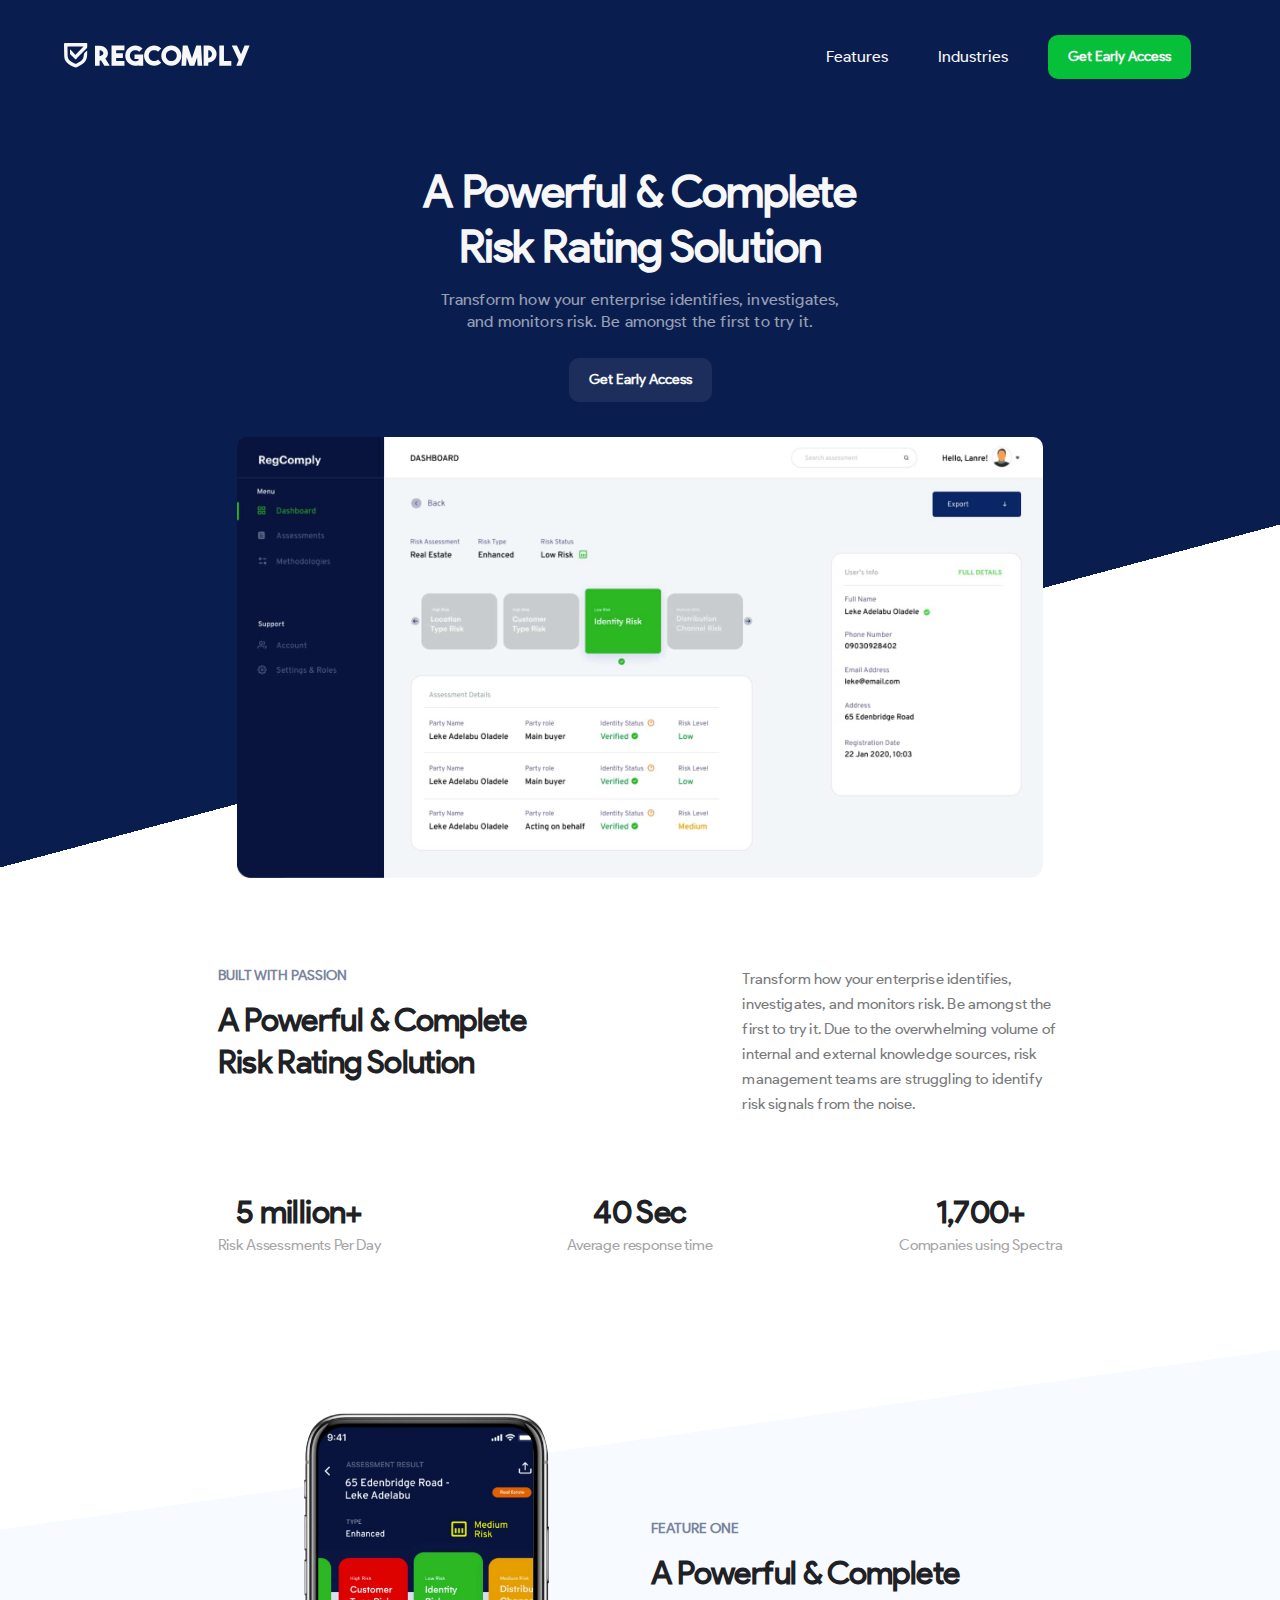
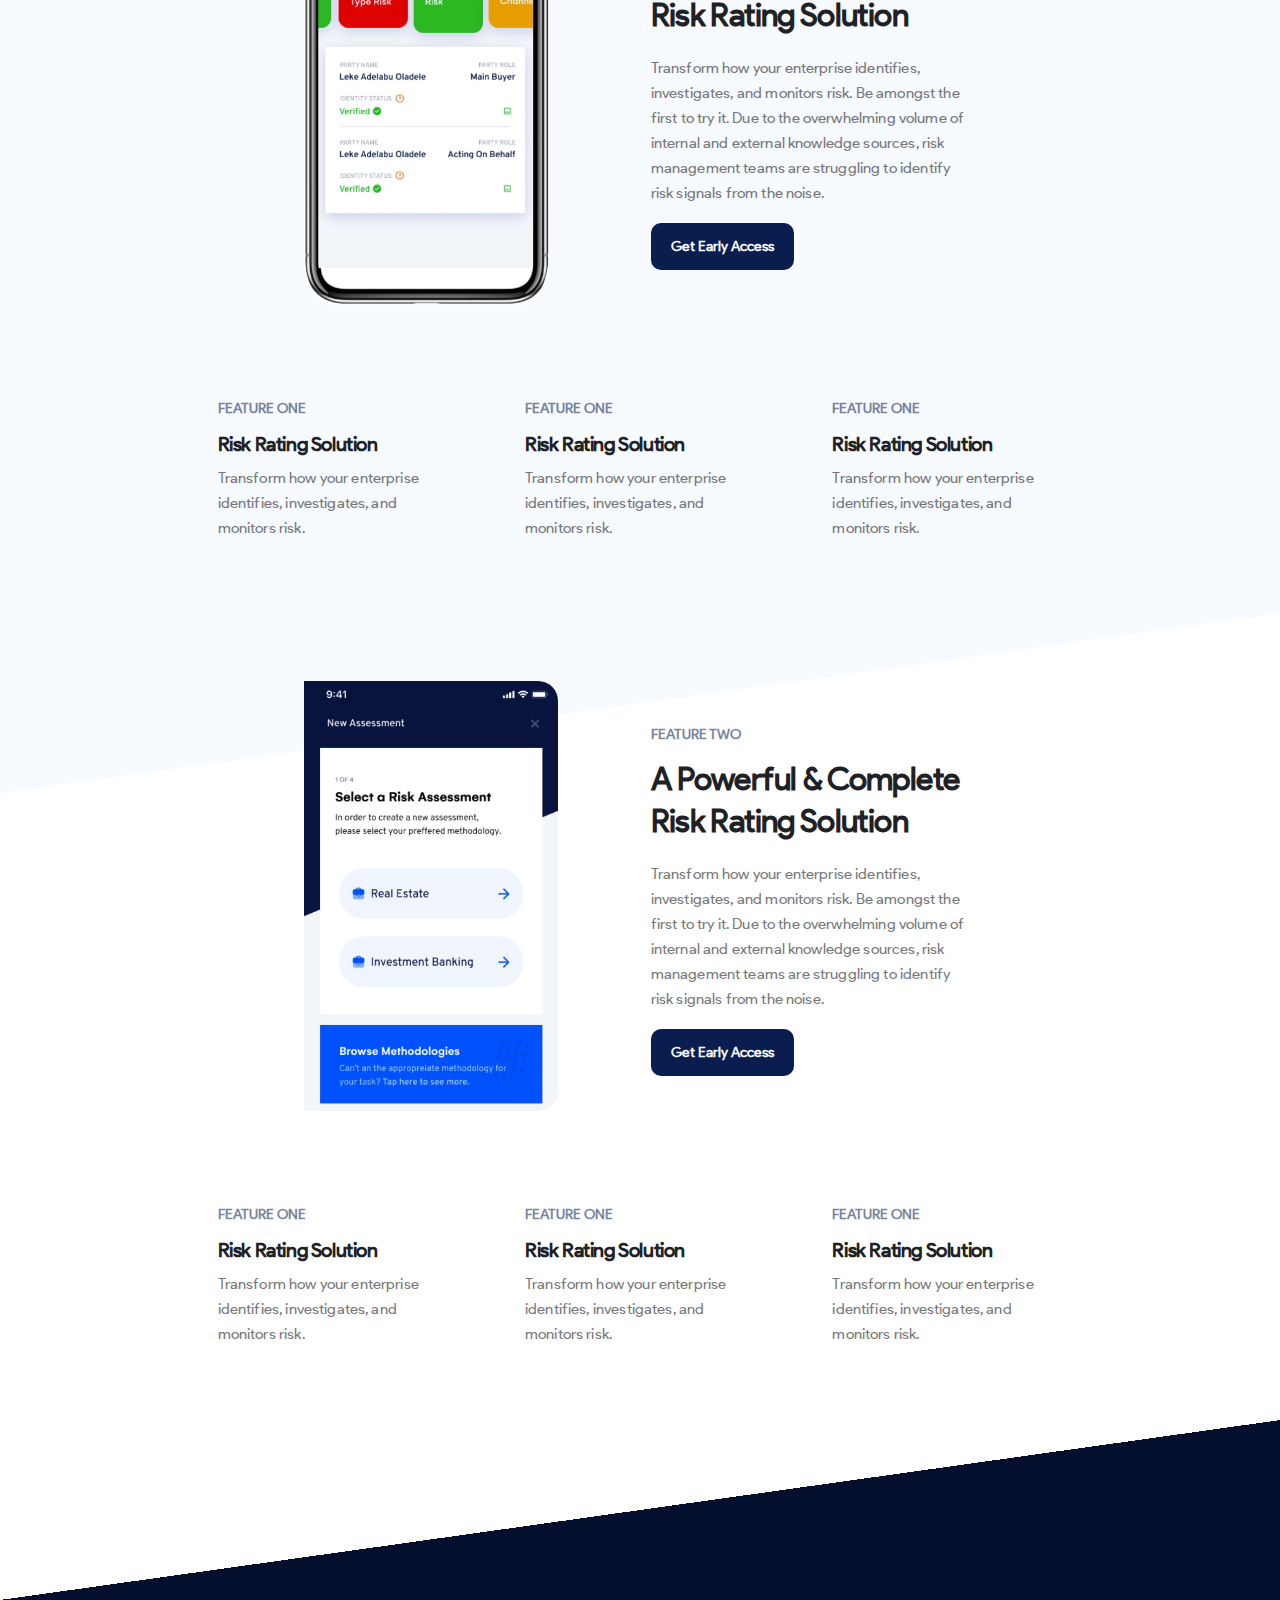
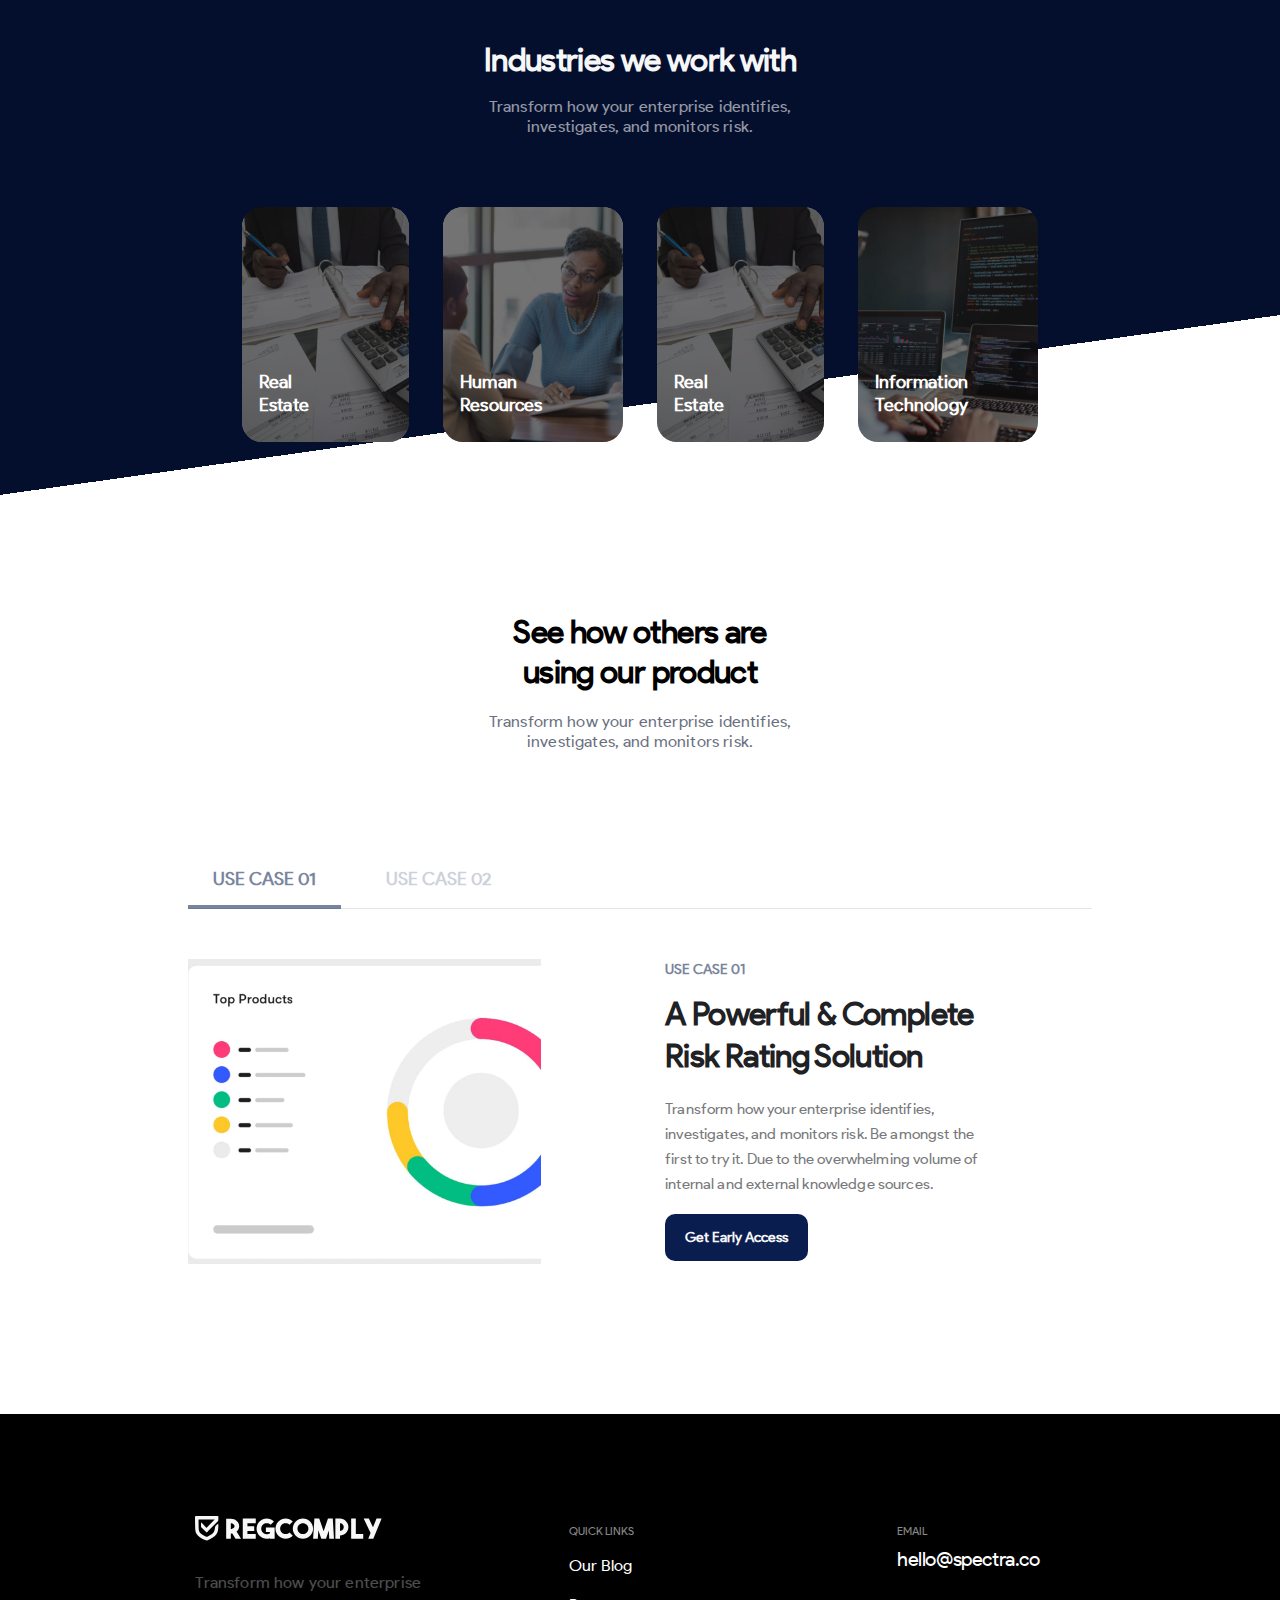
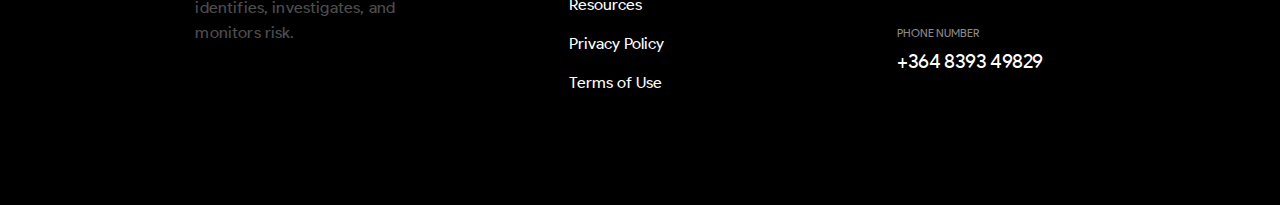
==== commit 7ce656e6: "initial" ====
--- a/index.html
+++ b/index.html
@@ -21,11 +21,13 @@
         <!-- HEADER START -->
 
         <header id="navbar" class="navbar">
-            <a> <img src="assets/icons/logo.svg" alt="logo" class="logo" /></a>
+            <a href="home.html">
+                <img src="assets/icons/logo.svg" alt="logo" class="logo"
+            /></a>
             <nav>
                 <div class="nav-menu">
-                    <a href="#features" class="nav-item">Features</a>
-                    <a href="#industries" class="nav-item">Industries</a>
+                    <a href="home.html#features" class="nav-item">Features</a>
+                    <a href="home.html#industries" class="nav-item">Industries</a>
                     <a class="early-access nav-item">Get Early Access</a>
                 </div>
                 <div class="hamburger">
@@ -287,7 +289,9 @@
 
         <footer>
             <div class="footer-col">
-                <img src="assets/icons/logo.svg" alt="logo" class="logo" />
+                <a href="home.html">
+                    <img src="assets/icons/logo.svg" alt="logo" class="logo"
+                /></a>
                 <p class="sub-text">
                     Transform how your enterprise identifies, investigates, and
                     monitors risk.
@@ -298,8 +302,8 @@
                 <nav>
                     <a class="nav-item">Our Blog</a>
                     <a class="nav-item">Resources</a>
-                    <a class="nav-item">Privacy Policy</a>
-                    <a class="nav-item">Terms of Use</a>
+                    <a href="privacy.html" class="nav-item">Privacy Policy</a>
+                    <a href="terms.html" class="nav-item">Terms of Use</a>
                 </nav>
             </div>
             <div class="footer-contacts">
--- a/css/index.css
+++ b/css/index.css
@@ -569,9 +569,6 @@
     /* section.section-3 div.row-2 div.row-section {
         width: 300px;
     } */
-    section.section-5 div.industries-row {
-        overflow-x: auto;
-    }
     section.section-6 .carousel {
         max-width: 80%;
     }
@@ -601,10 +598,23 @@
 }
 
 @media screen and (max-width: 500px) {
+    section.section-5 {
+        width: 100%;
+        background: rgba(255, 255, 255, 1);
+        background: linear-gradient(172deg, rgba(255, 255, 255, 1) 12%, #040f2d 12%, #040f2d 70%, rgba(255, 255, 255, 1) 70%);
+        padding: 0 17%;
+        padding-top: 235px;
+    }
+
     section.section-5 div.industries-row {
         display: flex;
         flex-wrap: wrap;
     }
+
+    section.section-5 div.industries-row div.industry {
+        margin-bottom: 15px;
+    }
+
     section.section-5 h2, section.section-5 p {
         text-shadow: 0px 0px 1px rgb(10, 29, 79);
     }
--- a/css/footer.css
+++ b/css/footer.css
@@ -48,6 +48,7 @@
     width: 100%;
     color: #ffffff;
     text-decoration: none;
+    cursor: pointer;
 }
 
 footer div.footer-col a.contact {
--- a/css/modal.css
+++ b/css/modal.css
@@ -1,5 +1,5 @@
 .modal {
-  display: flex;
+  display: none;
   flex-direction: row-reverse;
   justify-content: center;
   position: fixed;
